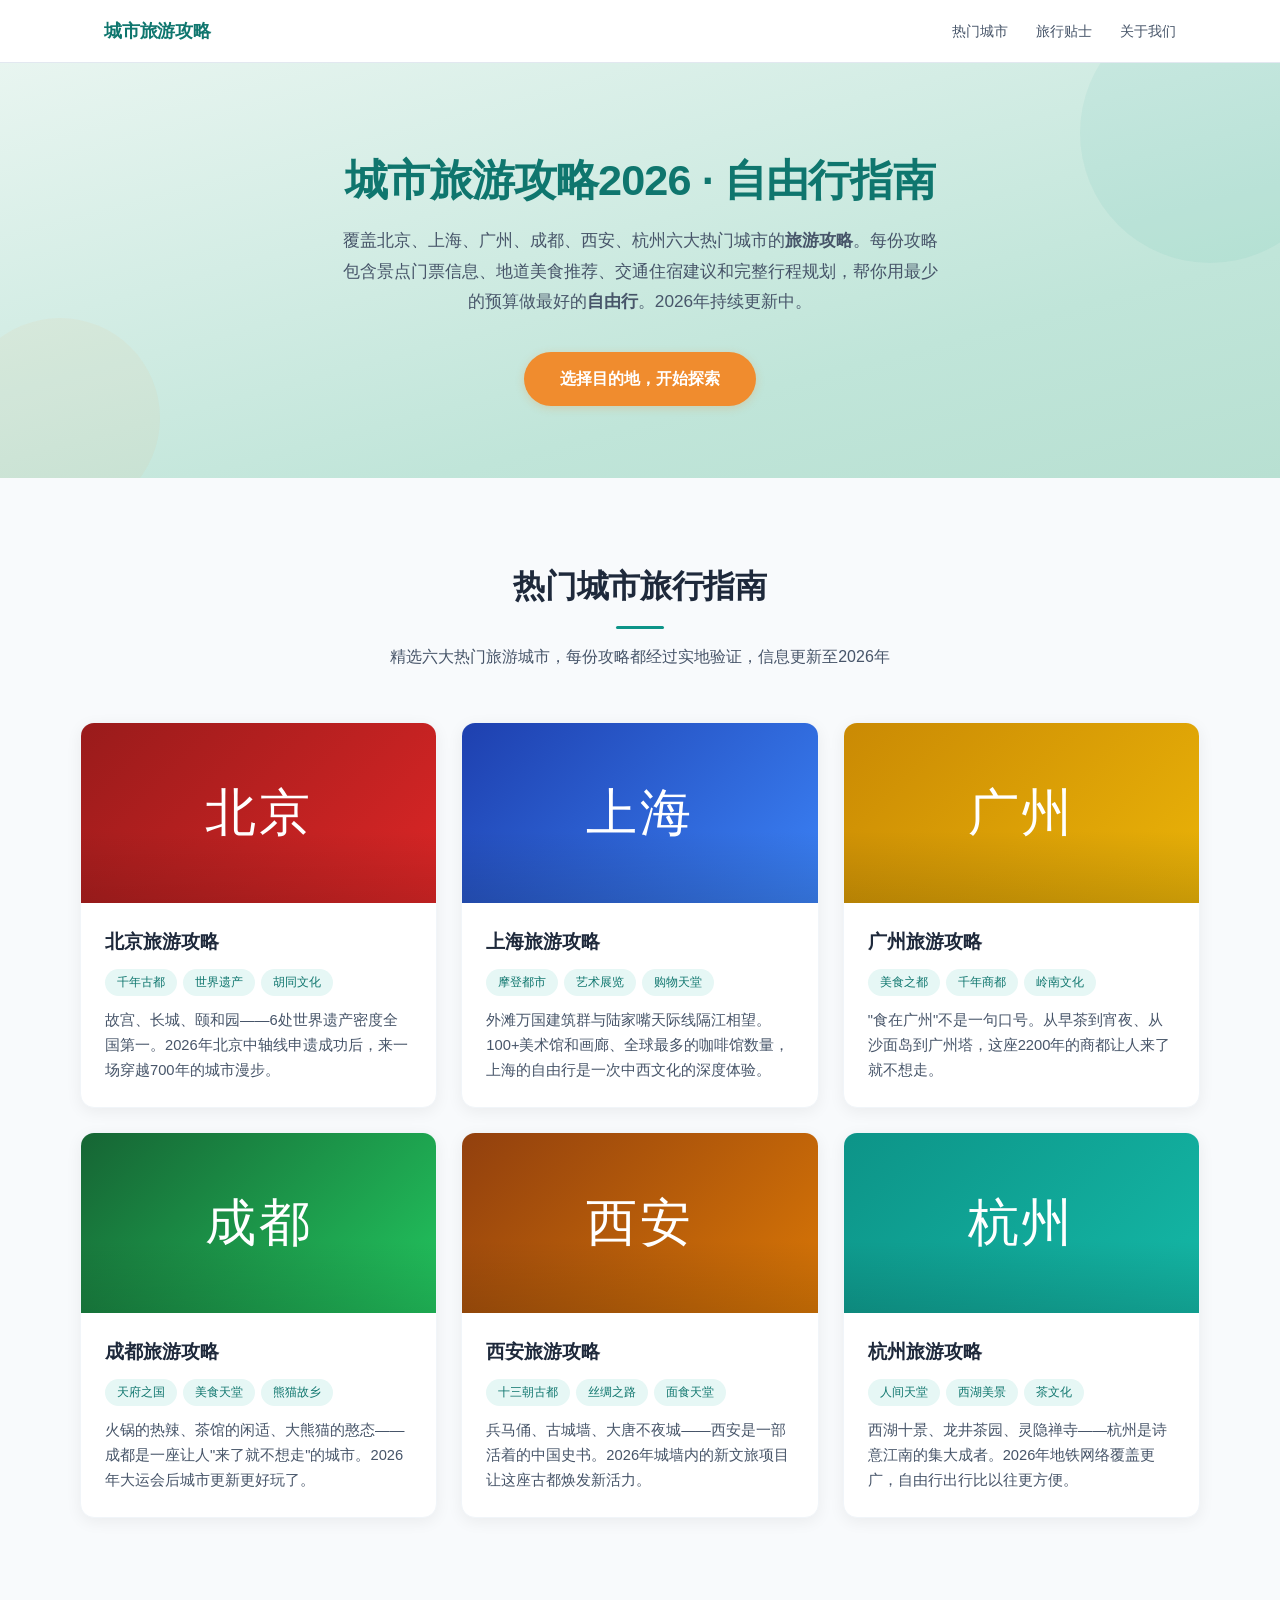
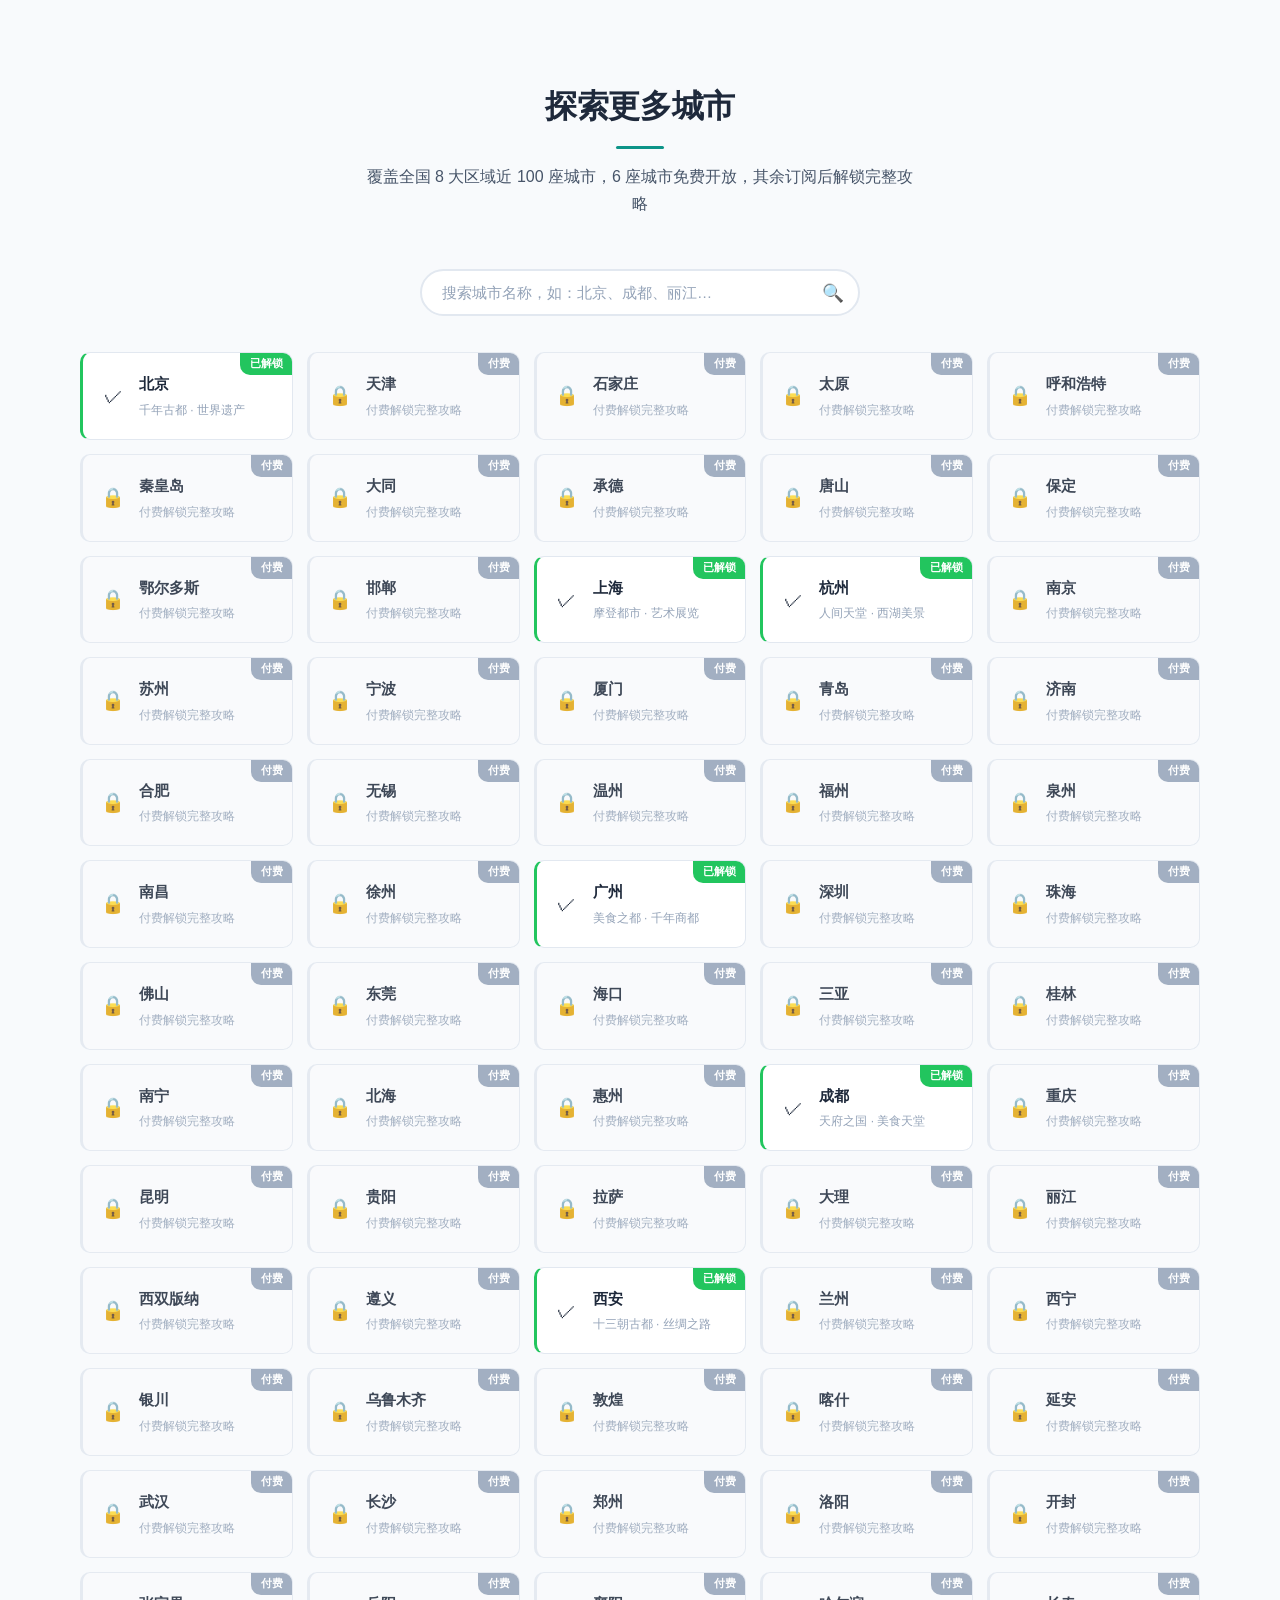
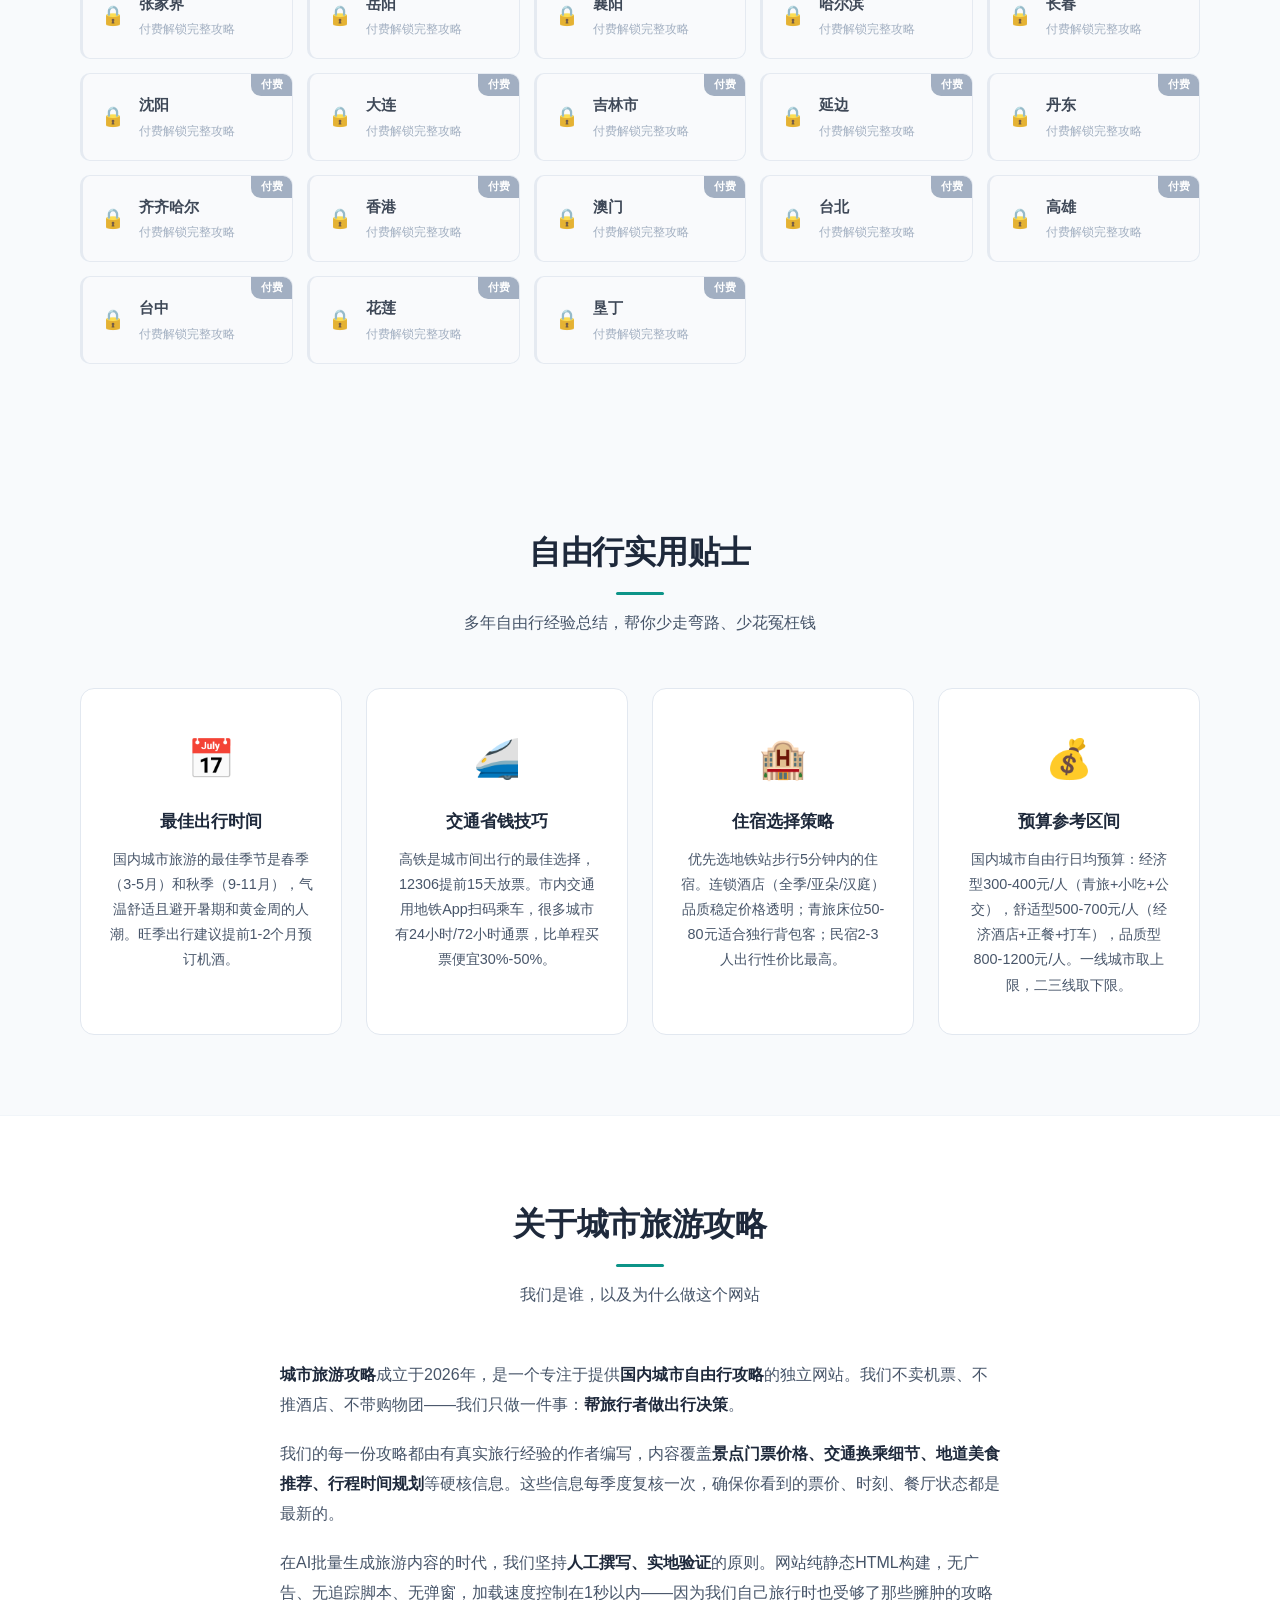
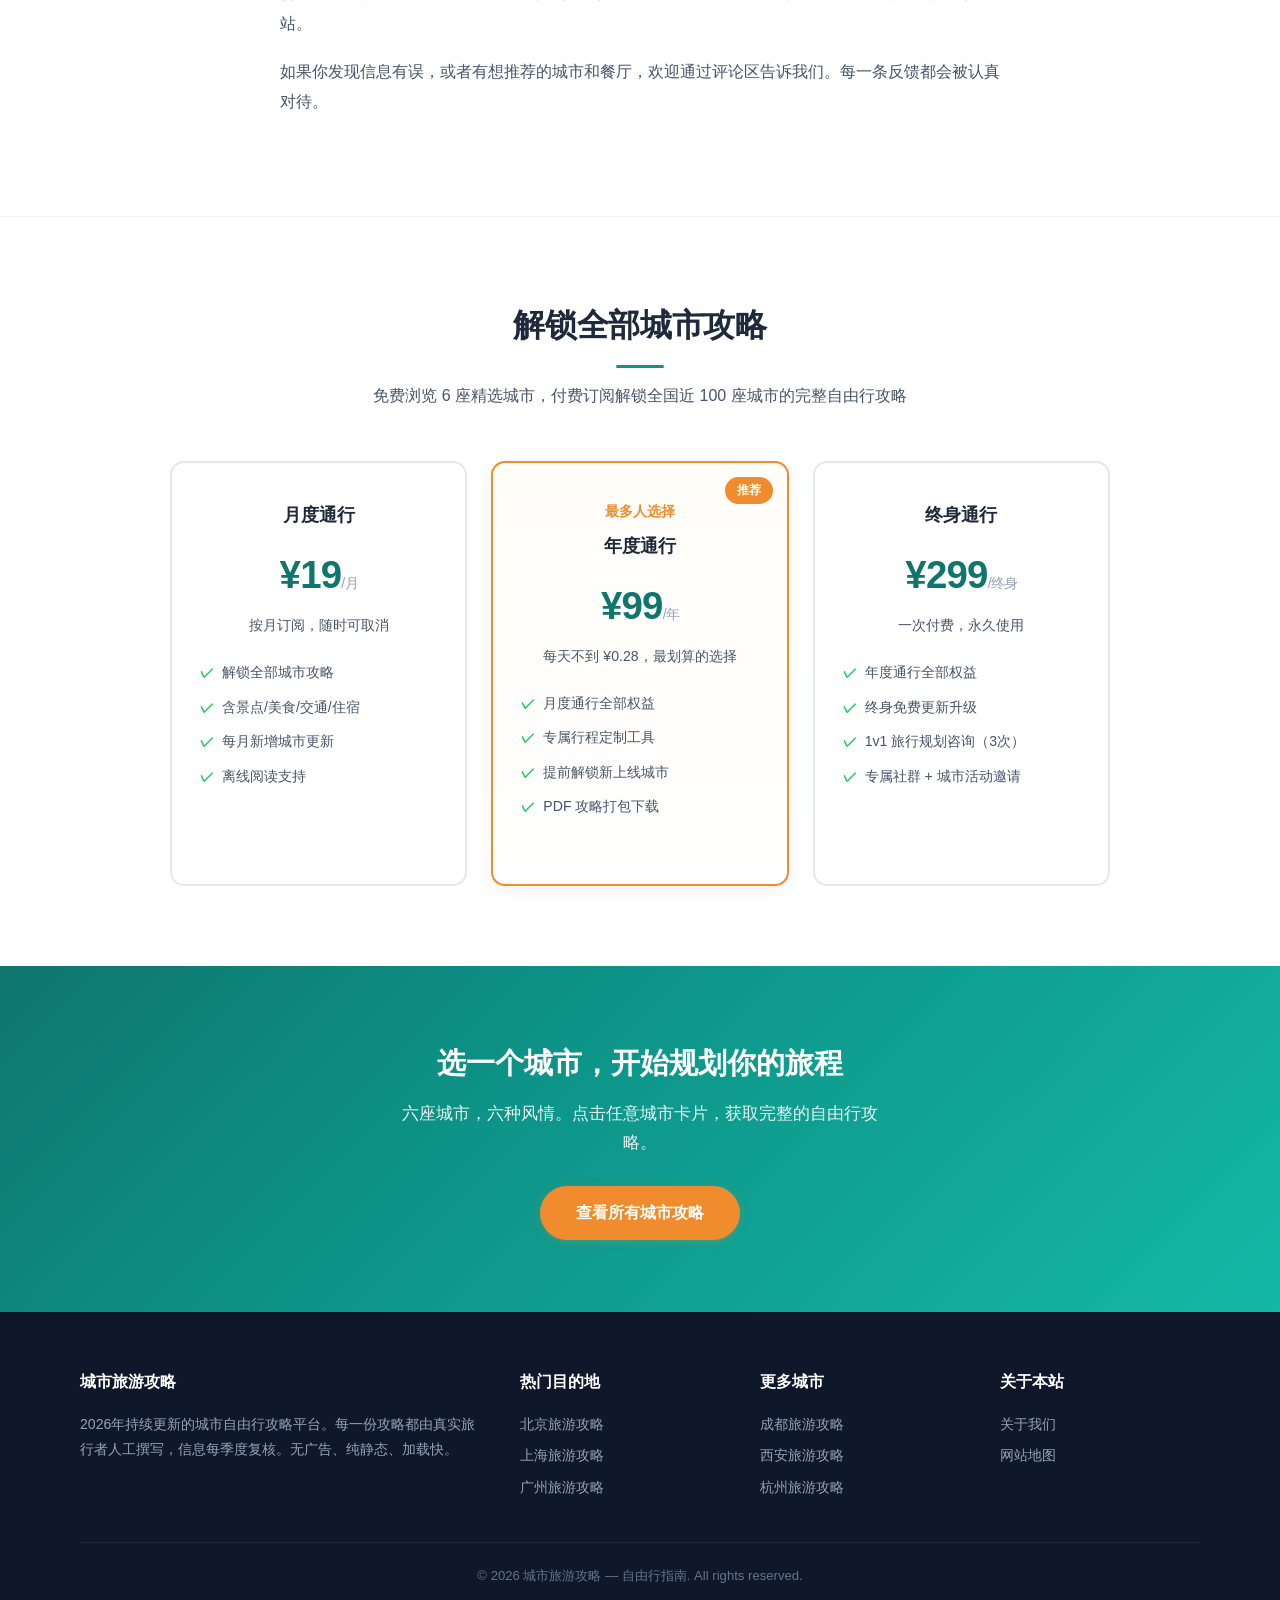
==== travel-guide/index.html @ 70951220 "init: 0-1开发团队 - travel-guide + zhixie-ai" ====
<!DOCTYPE html>
<html lang="zh-CN">
<head>
<meta charset="UTF-8">
<meta name="viewport" content="width=device-width, initial-scale=1.0">
<title>城市旅游攻略2026 | 热点城市自由行指南 — 让你的旅行更简单</title>
<meta name="description" content="2026年最新城市旅游攻略，覆盖北京、上海、广州、成都、西安、杭州六大热门城市。提供自由行路线规划、景点推荐、美食攻略、交通住宿指南，让你的城市旅行省心省力。">
<meta name="keywords" content="城市旅游,旅游攻略,自由行,城市旅游攻略,北京旅游攻略,上海旅游攻略,国内旅游推荐">
<meta name="robots" content="index, follow">
<link rel="canonical" href="https://travel-guide.example.com/">
<link rel="stylesheet" href="css/style.css">

<meta property="og:title" content="城市旅游攻略2026 | 热点城市自由行指南">
<meta property="og:description" content="2026年最新城市旅游攻略，覆盖北京、上海、广州、成都、西安、杭州六大热门城市。自由行路线、景点、美食一网打尽。">
<meta property="og:type" content="website">
<meta property="og:url" content="https://travel-guide.example.com/">
<meta property="og:locale" content="zh_CN">

<meta name="twitter:card" content="summary_large_image">
<meta name="twitter:title" content="城市旅游攻略2026 | 自由行指南">
<meta name="twitter:description" content="2026年最新城市旅游攻略，覆盖六大热门城市，自由行路线、景点、美食一网打尽。">

<script type="application/ld+json">
{
  "@context": "https://schema.org",
  "@type": "WebSite",
  "name": "城市旅游攻略",
  "url": "https://travel-guide.example.com/",
  "description": "2026年最新城市旅游攻略平台，覆盖国内六大热门城市的自由行指南、景点推荐、美食攻略和交通住宿信息。",
  "inLanguage": "zh-CN",
  "potentialAction": {
    "@type": "SearchAction",
    "target": "https://travel-guide.example.com/search?q={search_term_string}",
    "query-input": "required name=search_term_string"
  }
}
</script>

<script type="application/ld+json">
{
  "@context": "https://schema.org",
  "@type": "FAQPage",
  "mainEntity": [
    {
      "@type": "Question",
      "name": "2026年国内旅游去哪个城市比较好？",
      "acceptedAnswer": {
        "@type": "Answer",
        "text": "推荐程度因人而异。喜欢历史文化去北京、西安；喜欢都市风情和购物选上海；喜欢美食和慢生活去成都；喜欢江南水乡和自然风光去杭州；喜欢海岛文艺氛围去厦门。2026年各城市的基础设施都很完善，自由行体验都很好。"
      }
    },
    {
      "@type": "Question",
      "name": "自由行和跟团游哪个更划算？",
      "acceptedAnswer": {
        "@type": "Answer",
        "text": "城市旅游自由行通常更划算。以3天北京游为例，自由行人均约1800元（经济酒店+公共交通+自选餐饮），同等标准跟团约2500元。自由行不仅费用更可控，而且不用进购物店、不用等人、可以按自己的节奏玩。"
      }
    },
    {
      "@type": "Question",
      "name": "旅游攻略应该提前多久准备？",
      "acceptedAnswer": {
        "@type": "Answer",
        "text": "提前2-4周制定旅游攻略是最佳窗口。行程天数、目的地选择、交通住宿预订是攻略的三大核心。旺季（春节、五一、国庆、暑假）建议提前1-2个月预订往返交通和住宿，淡季可以临期再定，价格反而更便宜。"
      }
    },
    {
      "@type": "Question",
      "name": "第一次做自由行攻略从哪里开始？",
      "acceptedAnswer": {
        "@type": "Answer",
        "text": "按以下顺序：第一步确定目的地和天数；第二步预订往返交通（高铁/机票）；第三步预订住宿（建议先订可免费取消的）；第四步规划每日行程路线（每天2-3个主景点，留有弹性时间）；第五步做美食清单（标记想吃的餐厅和必点菜）。"
      }
    },
    {
      "@type": "Question",
      "name": "城市旅游一个人安全吗？",
      "acceptedAnswer": {
        "@type": "Answer",
        "text": "国内城市旅游一个人出行非常安全。选择正规酒店或连锁青旅、晚间不去偏僻区域、不轻易相信路边拉客、贵重物品随身带。建议下载离线地图、开通手机定位分享给家人。大部分国内城市公共交通发达、夜间照明良好，凌晨还有人吃夜宵。"
      }
    }
  ]
}
</script>
</head>
<body>

<nav class="nav" aria-label="主导航">
  <div class="nav-inner">
    <a href="/" class="nav-logo">城市旅游攻略</a>
    <ul class="nav-links">
      <li><a href="#cities">热门城市</a></li>
      <li><a href="#tips">旅行贴士</a></li>
      <li><a href="#about">关于我们</a></li>
    </ul>
  </div>
</nav>

<header class="hero">
  <div class="hero-inner">
    <h1>城市旅游攻略2026 · 自由行指南</h1>
    <p class="hero-subtitle">覆盖北京、上海、广州、成都、西安、杭州六大热门城市的<strong>旅游攻略</strong>。每份攻略包含景点门票信息、地道美食推荐、交通住宿建议和完整行程规划，帮你用最少的预算做最好的<strong>自由行</strong>。2026年持续更新中。</p>
    <a href="#cities" class="btn-primary">选择目的地，开始探索</a>
  </div>
</header>

<main>
  <section class="section" id="cities" aria-labelledby="cities-heading">
    <div class="section-inner">
      <div class="section-header">
        <h2 id="cities-heading">热门城市旅行指南</h2>
        <p>精选六大热门旅游城市，每份攻略都经过实地验证，信息更新至2026年</p>
      </div>
      <div class="city-grid">
        <article class="city-card">
          <div class="city-card-img" style="background:linear-gradient(135deg, #991b1b, #dc2626);" aria-hidden="true">北京</div>
          <div class="city-card-body">
            <h3><a href="cities/beijing.html">北京旅游攻略</a></h3>
            <div class="city-card-tags"><span>千年古都</span><span>世界遗产</span><span>胡同文化</span></div>
            <p>故宫、长城、颐和园——6处世界遗产密度全国第一。2026年北京中轴线申遗成功后，来一场穿越700年的城市漫步。</p>
          </div>
        </article>
        <article class="city-card">
          <div class="city-card-img" style="background:linear-gradient(135deg, #1e40af, #3b82f6);" aria-hidden="true">上海</div>
          <div class="city-card-body">
            <h3><a href="cities/shanghai.html">上海旅游攻略</a></h3>
            <div class="city-card-tags"><span>摩登都市</span><span>艺术展览</span><span>购物天堂</span></div>
            <p>外滩万国建筑群与陆家嘴天际线隔江相望。100+美术馆和画廊、全球最多的咖啡馆数量，上海的自由行是一次中西文化的深度体验。</p>
          </div>
        </article>
        <article class="city-card">
          <div class="city-card-img" style="background:linear-gradient(135deg, #ca8a04, #eab308);" aria-hidden="true">广州</div>
          <div class="city-card-body">
            <h3><a href="cities/guangzhou.html">广州旅游攻略</a></h3>
            <div class="city-card-tags"><span>美食之都</span><span>千年商都</span><span>岭南文化</span></div>
            <p>"食在广州"不是一句口号。从早茶到宵夜、从沙面岛到广州塔，这座2200年的商都让人来了就不想走。</p>
          </div>
        </article>
        <article class="city-card">
          <div class="city-card-img" style="background:linear-gradient(135deg, #166534, #22c55e);" aria-hidden="true">成都</div>
          <div class="city-card-body">
            <h3><a href="cities/chengdu.html">成都旅游攻略</a></h3>
            <div class="city-card-tags"><span>天府之国</span><span>美食天堂</span><span>熊猫故乡</span></div>
            <p>火锅的热辣、茶馆的闲适、大熊猫的憨态——成都是一座让人"来了就不想走"的城市。2026年大运会后城市更新更好玩了。</p>
          </div>
        </article>
        <article class="city-card">
          <div class="city-card-img" style="background:linear-gradient(135deg, #92400e, #d97706);" aria-hidden="true">西安</div>
          <div class="city-card-body">
            <h3><a href="cities/xian.html">西安旅游攻略</a></h3>
            <div class="city-card-tags"><span>十三朝古都</span><span>丝绸之路</span><span>面食天堂</span></div>
            <p>兵马俑、古城墙、大唐不夜城——西安是一部活着的中国史书。2026年城墙内的新文旅项目让这座古都焕发新活力。</p>
          </div>
        </article>
        <article class="city-card">
          <div class="city-card-img" style="background:linear-gradient(135deg, #0d9488, #14b8a6);" aria-hidden="true">杭州</div>
          <div class="city-card-body">
            <h3><a href="cities/hangzhou.html">杭州旅游攻略</a></h3>
            <div class="city-card-tags"><span>人间天堂</span><span>西湖美景</span><span>茶文化</span></div>
            <p>西湖十景、龙井茶园、灵隐禅寺——杭州是诗意江南的集大成者。2026年地铁网络覆盖更广，自由行出行比以往更方便。</p>
          </div>
        </article>
      </div>
    </div>
  </section>

  <section class="section" id="all-cities" aria-labelledby="all-cities-heading">
    <div class="section-inner">
      <div class="section-header">
        <h2 id="all-cities-heading">探索更多城市</h2>
        <p>覆盖全国 8 大区域近 100 座城市，6 座城市免费开放，其余订阅后解锁完整攻略</p>
      </div>
      <div class="search-wrapper">
        <input type="text" class="search-input" id="city-search" placeholder="搜索城市名称，如：北京、成都、丽江…" oninput="filterCities(this.value)" aria-label="搜索城市">
        <span class="search-icon" aria-hidden="true">🔍</span>
      </div>
      <div class="all-cities-grid" id="all-cities-grid"></div>
    </div>
  </section>

  <section class="section" id="tips" aria-labelledby="tips-heading">
    <div class="section-inner">
      <div class="section-header">
        <h2 id="tips-heading">自由行实用贴士</h2>
        <p>多年自由行经验总结，帮你少走弯路、少花冤枉钱</p>
      </div>
      <div class="tips-grid">
        <div class="tip-card">
          <span class="tip-icon" aria-hidden="true">📅</span>
          <h3>最佳出行时间</h3>
          <p>国内城市旅游的最佳季节是春季（3-5月）和秋季（9-11月），气温舒适且避开暑期和黄金周的人潮。旺季出行建议提前1-2个月预订机酒。</p>
        </div>
        <div class="tip-card">
          <span class="tip-icon" aria-hidden="true">🚄</span>
          <h3>交通省钱技巧</h3>
          <p>高铁是城市间出行的最佳选择，12306提前15天放票。市内交通用地铁App扫码乘车，很多城市有24小时/72小时通票，比单程买票便宜30%-50%。</p>
        </div>
        <div class="tip-card">
          <span class="tip-icon" aria-hidden="true">🏨</span>
          <h3>住宿选择策略</h3>
          <p>优先选地铁站步行5分钟内的住宿。连锁酒店（全季/亚朵/汉庭）品质稳定价格透明；青旅床位50-80元适合独行背包客；民宿2-3人出行性价比最高。</p>
        </div>
        <div class="tip-card">
          <span class="tip-icon" aria-hidden="true">💰</span>
          <h3>预算参考区间</h3>
          <p>国内城市自由行日均预算：经济型300-400元/人（青旅+小吃+公交），舒适型500-700元/人（经济酒店+正餐+打车），品质型800-1200元/人。一线城市取上限，二三线取下限。</p>
        </div>
      </div>
    </div>
  </section>

  <section class="section about" id="about" aria-labelledby="about-heading">
    <div class="section-inner">
      <div class="section-header">
        <h2 id="about-heading">关于城市旅游攻略</h2>
        <p>我们是谁，以及为什么做这个网站</p>
      </div>
      <div class="about-content">
        <p><strong>城市旅游攻略</strong>成立于2026年，是一个专注于提供<strong>国内城市自由行攻略</strong>的独立网站。我们不卖机票、不推酒店、不带购物团——我们只做一件事：<strong>帮旅行者做出行决策</strong>。</p>
        <p>我们的每一份攻略都由有真实旅行经验的作者编写，内容覆盖<strong>景点门票价格、交通换乘细节、地道美食推荐、行程时间规划</strong>等硬核信息。这些信息每季度复核一次，确保你看到的票价、时刻、餐厅状态都是最新的。</p>
        <p>在AI批量生成旅游内容的时代，我们坚持<strong>人工撰写、实地验证</strong>的原则。网站纯静态HTML构建，无广告、无追踪脚本、无弹窗，加载速度控制在1秒以内——因为我们自己旅行时也受够了那些臃肿的攻略站。</p>
        <p>如果你发现信息有误，或者有想推荐的城市和餐厅，欢迎通过评论区告诉我们。每一条反馈都会被认真对待。</p>
      </div>
    </div>
  </section>

  <section class="section" id="pricing" aria-labelledby="pricing-heading" style="background:var(--white);">
    <div class="section-inner">
      <div class="section-header">
        <h2 id="pricing-heading">解锁全部城市攻略</h2>
        <p>免费浏览 6 座精选城市，付费订阅解锁全国近 100 座城市的完整自由行攻略</p>
      </div>
      <div class="pricing-grid">
        <div class="pricing-card" onclick="showPricingModal('monthly')" role="button" tabindex="0" aria-label="月付方案 ¥19每月" onkeydown="if(event.key==='Enter') showPricingModal('monthly')">
          <div class="pricing-name">月度通行</div>
          <div class="pricing-price">¥19<small>/月</small></div>
          <div class="pricing-desc">按月订阅，随时可取消</div>
          <ul class="pricing-features">
            <li>解锁全部城市攻略</li>
            <li>含景点/美食/交通/住宿</li>
            <li>每月新增城市更新</li>
            <li>离线阅读支持</li>
          </ul>
        </div>
        <div class="pricing-card featured" onclick="showPricingModal('yearly')" role="button" tabindex="0" aria-label="年度方案 ¥99每年 推荐" onkeydown="if(event.key==='Enter') showPricingModal('yearly')">
          <div class="pricing-popular">最多人选择</div>
          <div class="pricing-name">年度通行</div>
          <div class="pricing-price">¥99<small>/年</small></div>
          <div class="pricing-desc">每天不到 ¥0.28，最划算的选择</div>
          <ul class="pricing-features">
            <li>月度通行全部权益</li>
            <li>专属行程定制工具</li>
            <li>提前解锁新上线城市</li>
            <li>PDF 攻略打包下载</li>
          </ul>
        </div>
        <div class="pricing-card" onclick="showPricingModal('lifetime')" role="button" tabindex="0" aria-label="终身方案 ¥299一次性" onkeydown="if(event.key==='Enter') showPricingModal('lifetime')">
          <div class="pricing-name">终身通行</div>
          <div class="pricing-price">¥299<small>/终身</small></div>
          <div class="pricing-desc">一次付费，永久使用</div>
          <ul class="pricing-features">
            <li>年度通行全部权益</li>
            <li>终身免费更新升级</li>
            <li>1v1 旅行规划咨询（3次）</li>
            <li>专属社群 + 城市活动邀请</li>
          </ul>
        </div>
      </div>
    </div>
  </section>

  <section class="cta-band">
    <h2>选一个城市，开始规划你的旅程</h2>
    <p>六座城市，六种风情。点击任意城市卡片，获取完整的自由行攻略。</p>
    <a href="#cities" class="btn-primary">查看所有城市攻略</a>
  </section>
</main>

<footer class="footer">
  <div class="footer-inner">
    <div class="footer-col">
      <h3>城市旅游攻略</h3>
      <p style="font-size:0.88rem;line-height:1.8;">2026年持续更新的城市自由行攻略平台。每一份攻略都由真实旅行者人工撰写，信息每季度复核。无广告、纯静态、加载快。</p>
    </div>
    <div class="footer-col">
      <h3>热门目的地</h3>
      <ul>
        <li><a href="cities/beijing.html">北京旅游攻略</a></li>
        <li><a href="cities/shanghai.html">上海旅游攻略</a></li>
        <li><a href="cities/guangzhou.html">广州旅游攻略</a></li>
      </ul>
    </div>
    <div class="footer-col">
      <h3>更多城市</h3>
      <ul>
        <li><a href="cities/chengdu.html">成都旅游攻略</a></li>
        <li><a href="cities/xian.html">西安旅游攻略</a></li>
        <li><a href="cities/hangzhou.html">杭州旅游攻略</a></li>
      </ul>
    </div>
    <div class="footer-col">
      <h3>关于本站</h3>
      <ul>
        <li><a href="#about">关于我们</a></li>
        <li><a href="sitemap.xml">网站地图</a></li>
      </ul>
    </div>
  </div>
  <div class="footer-bottom">
    <p>&copy; 2026 城市旅游攻略 — 自由行指南. All rights reserved.</p>
  </div>
</footer>

<!-- Pricing / Locked City Modal -->
<div class="modal-overlay" id="modal-overlay" onclick="closeModal(event)">
  <div class="modal-dialog" role="dialog" aria-modal="true" aria-labelledby="modal-title" onclick="event.stopPropagation()">
    <div class="modal-icon" id="modal-icon">🔓</div>
    <div class="modal-title" id="modal-title"></div>
    <div class="modal-body" id="modal-body"></div>
    <div class="modal-price" id="modal-price"></div>
    <button class="btn-primary" onclick="confirmPurchase()" id="modal-confirm-btn">确认订阅</button>
    <button class="btn-primary-outline" onclick="closeModal()" style="margin-top:12px;">稍后再说</button>
  </div>
</div>

<script>
/* ===== City Data ===== */
const UNLOCKED_SLUGS = ['beijing','shanghai','guangzhou','chengdu','xian','hangzhou'];
const UNLOCKED_TAGS = {
  beijing: ['千年古都','世界遗产'], shanghai: ['摩登都市','艺术展览'],
  guangzhou: ['美食之都','千年商都'], chengdu: ['天府之国','美食天堂'],
  xian: ['十三朝古都','丝绸之路'], hangzhou: ['人间天堂','西湖美景']
};
const PROVINCE_NAMES = {
  huabei:'华北', huadong:'华东', huanan:'华南', xinan:'西南',
  xibei:'西北', huazhong:'华中', dongbei:'东北', gangaotai:'港澳台'
};

const cities = [
  {name:'北京',province:'huabei',unlocked:true,slug:'beijing'},
  {name:'天津',province:'huabei',unlocked:false},
  {name:'石家庄',province:'huabei',unlocked:false},
  {name:'太原',province:'huabei',unlocked:false},
  {name:'呼和浩特',province:'huabei',unlocked:false},
  {name:'秦皇岛',province:'huabei',unlocked:false},
  {name:'大同',province:'huabei',unlocked:false},
  {name:'承德',province:'huabei',unlocked:false},
  {name:'唐山',province:'huabei',unlocked:false},
  {name:'保定',province:'huabei',unlocked:false},
  {name:'鄂尔多斯',province:'huabei',unlocked:false},
  {name:'邯郸',province:'huabei',unlocked:false},
  {name:'上海',province:'huadong',unlocked:true,slug:'shanghai'},
  {name:'杭州',province:'huadong',unlocked:true,slug:'hangzhou'},
  {name:'南京',province:'huadong',unlocked:false},
  {name:'苏州',province:'huadong',unlocked:false},
  {name:'宁波',province:'huadong',unlocked:false},
  {name:'厦门',province:'huadong',unlocked:false},
  {name:'青岛',province:'huadong',unlocked:false},
  {name:'济南',province:'huadong',unlocked:false},
  {name:'合肥',province:'huadong',unlocked:false},
  {name:'无锡',province:'huadong',unlocked:false},
  {name:'温州',province:'huadong',unlocked:false},
  {name:'福州',province:'huadong',unlocked:false},
  {name:'泉州',province:'huadong',unlocked:false},
  {name:'南昌',province:'huadong',unlocked:false},
  {name:'徐州',province:'huadong',unlocked:false},
  {name:'广州',province:'huanan',unlocked:true,slug:'guangzhou'},
  {name:'深圳',province:'huanan',unlocked:false},
  {name:'珠海',province:'huanan',unlocked:false},
  {name:'佛山',province:'huanan',unlocked:false},
  {name:'东莞',province:'huanan',unlocked:false},
  {name:'海口',province:'huanan',unlocked:false},
  {name:'三亚',province:'huanan',unlocked:false},
  {name:'桂林',province:'huanan',unlocked:false},
  {name:'南宁',province:'huanan',unlocked:false},
  {name:'北海',province:'huanan',unlocked:false},
  {name:'惠州',province:'huanan',unlocked:false},
  {name:'成都',province:'xinan',unlocked:true,slug:'chengdu'},
  {name:'重庆',province:'xinan',unlocked:false},
  {name:'昆明',province:'xinan',unlocked:false},
  {name:'贵阳',province:'xinan',unlocked:false},
  {name:'拉萨',province:'xinan',unlocked:false},
  {name:'大理',province:'xinan',unlocked:false},
  {name:'丽江',province:'xinan',unlocked:false},
  {name:'西双版纳',province:'xinan',unlocked:false},
  {name:'遵义',province:'xinan',unlocked:false},
  {name:'西安',province:'xibei',unlocked:true,slug:'xian'},
  {name:'兰州',province:'xibei',unlocked:false},
  {name:'西宁',province:'xibei',unlocked:false},
  {name:'银川',province:'xibei',unlocked:false},
  {name:'乌鲁木齐',province:'xibei',unlocked:false},
  {name:'敦煌',province:'xibei',unlocked:false},
  {name:'喀什',province:'xibei',unlocked:false},
  {name:'延安',province:'xibei',unlocked:false},
  {name:'武汉',province:'huazhong',unlocked:false},
  {name:'长沙',province:'huazhong',unlocked:false},
  {name:'郑州',province:'huazhong',unlocked:false},
  {name:'洛阳',province:'huazhong',unlocked:false},
  {name:'开封',province:'huazhong',unlocked:false},
  {name:'张家界',province:'huazhong',unlocked:false},
  {name:'岳阳',province:'huazhong',unlocked:false},
  {name:'襄阳',province:'huazhong',unlocked:false},
  {name:'哈尔滨',province:'dongbei',unlocked:false},
  {name:'长春',province:'dongbei',unlocked:false},
  {name:'沈阳',province:'dongbei',unlocked:false},
  {name:'大连',province:'dongbei',unlocked:false},
  {name:'吉林市',province:'dongbei',unlocked:false},
  {name:'延边',province:'dongbei',unlocked:false},
  {name:'丹东',province:'dongbei',unlocked:false},
  {name:'齐齐哈尔',province:'dongbei',unlocked:false},
  {name:'香港',province:'gangaotai',unlocked:false},
  {name:'澳门',province:'gangaotai',unlocked:false},
  {name:'台北',province:'gangaotai',unlocked:false},
  {name:'高雄',province:'gangaotai',unlocked:false},
  {name:'台中',province:'gangaotai',unlocked:false},
  {name:'花莲',province:'gangaotai',unlocked:false},
  {name:'垦丁',province:'gangaotai',unlocked:false}
];

const PRICING = {
  monthly:  { name:'月度通行', price:'¥19/月', icon:'📅', desc:'每月 ¥19，随时可取消。适合想先体验全部城市攻略的新用户，30 天无理由退款保障。' },
  yearly:   { name:'年度通行', price:'¥99/年', icon:'⭐', desc:'每天不到 ¥0.28，是最多旅行者选择的方案。解锁全部城市 + 专属行程定制工具 + PDF 打包下载。' },
  lifetime: { name:'终身通行', price:'¥299/终身', icon:'🏆', desc:'一次付费永久使用，终身免费更新。额外赠送 3 次 1v1 旅行规划咨询 + 专属社群资格。' }
};

let selectedPlan = null;

/* ===== Build City Card ===== */
function buildCityCard(c) {
  if (c.unlocked) {
    return '<div class="all-city-card unlocked" onclick="location.href=\'cities/' + c.slug + '.html\'" role="link" tabindex="0" aria-label="' + c.name + ' — 免费攻略">'
      + '<span class="city-card-icon">✓</span>'
      + '<div><div class="city-card-name">' + c.name + '</div>'
      + '<div class="city-card-meta">' + (UNLOCKED_TAGS[c.slug] || ['免费攻略']).join(' · ') + '</div></div>'
      + '<span class="city-card-badge badge-unlocked">已解锁</span></div>';
  }
  return '<div class="all-city-card locked" onclick="handleLockedCity(\'' + c.name + '\')" role="button" tabindex="0" aria-label="' + c.name + ' — 付费解锁" onkeydown="if(event.key===\'Enter\') handleLockedCity(\'' + c.name + '\')">'
    + '<span class="city-card-icon">🔒</span>'
    + '<div><div class="city-card-name">' + c.name + '</div>'
    + '<div class="city-card-meta">付费解锁完整攻略</div></div>'
    + '<span class="city-card-badge badge-locked">付费</span></div>';
}

/* ===== Render Cities ===== */
function renderCities() {
  const grid = document.getElementById('all-cities-grid');
  grid.innerHTML = cities.map(buildCityCard).join('');
}

function renderFiltered(filtered, query) {
  const grid = document.getElementById('all-cities-grid');
  if (filtered.length === 0) {
    grid.innerHTML = '<div class="search-empty">没有找到匹配 "' + (query || '') + '" 的城市，换个关键词试试</div>';
    return;
  }
  grid.innerHTML = filtered.map(buildCityCard).join('');
}

/* ===== Filter Cities ===== */
function filterCities(query) {
  const q = (query || '').trim().toLowerCase();
  if (!q) { renderCities(); return; }
  const filtered = cities.filter(function(c) {
    return c.name.indexOf(q) !== -1 || c.province.indexOf(q) !== -1 || (PROVINCE_NAMES[c.province] || '').indexOf(q) !== -1;
  });
  renderFiltered(filtered, q);
}

/* ===== Modal ===== */
function showPricingModal(plan) {
  selectedPlan = plan;
  const p = PRICING[plan];
  document.getElementById('modal-icon').textContent = p.icon;
  document.getElementById('modal-title').textContent = p.name;
  document.getElementById('modal-body').textContent = p.desc;
  document.getElementById('modal-price').textContent = p.price;
  document.getElementById('modal-confirm-btn').textContent = '订阅 ' + p.name;
  document.getElementById('modal-overlay').classList.add('active');
  document.body.style.overflow = 'hidden';
}

function handleLockedCity(cityName) {
  selectedPlan = null;
  document.getElementById('modal-icon').textContent = '🔒';
  document.getElementById('modal-title').textContent = cityName + ' — 付费内容';
  document.getElementById('modal-body').textContent = cityName + '的完整旅游攻略需要付费订阅后解锁。订阅后可查看景点门票、美食推荐、行程规划、交通住宿等全部攻略内容。已有 6 座城市免费开放，欢迎先体验。';
  document.getElementById('modal-price').textContent = '';
  document.getElementById('modal-confirm-btn').textContent = '查看订阅方案';
  document.getElementById('modal-overlay').classList.add('active');
  document.body.style.overflow = 'hidden';
}

function confirmPurchase() {
  closeModal();
  if (selectedPlan) {
    const p = PRICING[selectedPlan];
    showToast('✓ 已订阅 ' + p.name + '（' + p.price + '）— 模拟购买成功，全部城市已解锁');
  } else {
    document.getElementById('pricing').scrollIntoView({behavior:'smooth'});
  }
}

function closeModal(e) {
  if (e && e.target !== document.getElementById('modal-overlay')) return;
  document.getElementById('modal-overlay').classList.remove('active');
  document.body.style.overflow = '';
  selectedPlan = null;
}

/* ===== Toast ===== */
function showToast(msg) {
  const t = document.createElement('div');
  t.className = 'toast';
  t.textContent = msg;
  document.body.appendChild(t);
  setTimeout(function() { if (t.parentNode) t.parentNode.removeChild(t); }, 2600);
}

/* ===== Init ===== */
renderCities();

/* ===== Keyboard ===== */
document.addEventListener('keydown', function(e) {
  if (e.key === 'Escape') { closeModal(); }
});
</script>

</body>
</html>
---- travel-guide/css/style.css ----
/* ===== CSS Variables ===== */
:root {
  --primary: #0d9488;
  --primary-dark: #0f766e;
  --primary-light: #e6f7f5;
  --primary-border: #c4e9e4;
  --accent: #f08c2e;
  --accent-dark: #d47520;
  --accent-light: #fff7ed;
  --text: #1e293b;
  --text-secondary: #475569;
  --text-muted: #94a3b8;
  --bg: #f8fafc;
  --white: #ffffff;
  --border: #e2e8f0;
  --border-light: #f1f5f9;
  --shadow-sm: 0 1px 2px rgba(0,0,0,0.05);
  --shadow: 0 4px 16px rgba(0,0,0,0.06);
  --shadow-lg: 0 8px 32px rgba(0,0,0,0.09);
  --shadow-xl: 0 16px 48px rgba(0,0,0,0.11);
  --radius: 14px;
  --radius-sm: 10px;
  --radius-xs: 6px;
  --max-width: 1120px;
  --content-width: 720px;
  --transition: 0.2s cubic-bezier(0.4, 0, 0.2, 1);
}

/* ===== Reset ===== */
*, *::before, *::after { box-sizing: border-box; margin: 0; padding: 0; }
html { scroll-behavior: smooth; font-size: 16px; }
body {
  font-family: -apple-system, BlinkMacSystemFont, "PingFang SC", "Microsoft YaHei", "Hiragino Sans GB", "Noto Sans CJK SC", "WenQuanYi Micro Hei", sans-serif;
  color: var(--text);
  background: var(--bg);
  line-height: 1.75;
  -webkit-font-smoothing: antialiased;
}
a { color: var(--primary); text-decoration: none; transition: color var(--transition); }
a:hover { color: var(--primary-dark); }
img { max-width: 100%; height: auto; display: block; }

/* ===== Utility ===== */
.sr-only { position: absolute; width: 1px; height: 1px; overflow: hidden; clip: rect(0,0,0,0); white-space: nowrap; border: 0; }

/* ===== Buttons ===== */
.btn-primary {
  display: inline-flex; align-items: center; justify-content: center; gap: 8px;
  background: var(--accent); color: #fff; padding: 13px 36px; border-radius: 50px;
  font-size: 1rem; font-weight: 600; text-decoration: none; border: none; cursor: pointer;
  transition: background var(--transition), transform 0.15s, box-shadow var(--transition);
  font-family: inherit; box-shadow: 0 2px 8px rgba(240,140,46,0.25);
}
.btn-primary:hover { background: var(--accent-dark); transform: translateY(-1px); box-shadow: 0 4px 16px rgba(240,140,46,0.35); color: #fff; }
.btn-primary-outline {
  display: inline-flex; align-items: center; justify-content: center;
  padding: 10px 28px; border: 2px solid var(--primary); border-radius: 50px;
  color: var(--primary); font-size: 0.95rem; font-weight: 600; cursor: pointer;
  background: transparent; font-family: inherit; transition: all var(--transition);
}
.btn-primary-outline:hover { background: var(--primary-light); }

/* ===== Navigation ===== */
.nav {
  background: rgba(255,255,255,0.92); border-bottom: 1px solid var(--border);
  position: sticky; top: 0; z-index: 100; backdrop-filter: blur(12px); -webkit-backdrop-filter: blur(12px);
}
.nav-inner {
  max-width: var(--max-width); margin: 0 auto; padding: 0 24px;
  height: 62px; display: flex; align-items: center; justify-content: space-between;
}
.nav-logo { font-size: 1.15rem; font-weight: 700; color: var(--primary-dark); text-decoration: none; letter-spacing: -0.01em; }
.nav-logo:hover { color: var(--primary-dark); }
.nav-links { display: flex; gap: 28px; list-style: none; align-items: center; }
.nav-links a { color: var(--text-secondary); font-size: 0.9rem; font-weight: 500; transition: color var(--transition); }
.nav-links a:hover { color: var(--primary); }

/* ===== Hero ===== */
.hero {
  background: linear-gradient(165deg, #e8f5f0 0%, #d4ede5 35%, #c0e5d9 70%, #b8e0d2 100%);
  padding: 88px 24px 72px; text-align: center; position: relative; overflow: hidden;
}
.hero::before {
  content: ""; position: absolute; top: -60px; right: -60px;
  width: 260px; height: 260px; border-radius: 50%;
  background: rgba(13,148,136,0.06); pointer-events: none;
}
.hero::after {
  content: ""; position: absolute; bottom: -40px; left: -40px;
  width: 200px; height: 200px; border-radius: 50%;
  background: rgba(240,140,46,0.05); pointer-events: none;
}
.hero-inner { max-width: 720px; margin: 0 auto; position: relative; z-index: 1; }
.hero h1 {
  font-size: clamp(1.9rem, 5vw, 2.7rem); font-weight: 800;
  color: var(--primary-dark); line-height: 1.35; margin-bottom: 16px; letter-spacing: -0.02em;
}
.hero-subtitle {
  font-size: 1.08rem; color: #475569; margin-bottom: 36px;
  line-height: 1.75; max-width: 600px; margin-left: auto; margin-right: auto;
}

/* ===== Section ===== */
.section { padding: 80px 24px; }
.section-inner { max-width: var(--max-width); margin: 0 auto; }
.section-header { text-align: center; margin-bottom: 52px; }
.section-header h2 {
  font-size: clamp(1.5rem, 4vw, 2rem); font-weight: 700; color: var(--text);
  display: inline-block; position: relative; letter-spacing: -0.01em;
}
.section-header h2::after {
  content: ""; display: block; width: 48px; height: 3px;
  background: var(--primary); margin: 12px auto 0; border-radius: 2px;
}
.section-header p { color: var(--text-secondary); font-size: 1rem; max-width: 560px; margin: 14px auto 0; line-height: 1.7; }

/* ===== City Cards Grid (Homepage) ===== */
.city-grid { display: grid; grid-template-columns: repeat(auto-fit, minmax(320px, 1fr)); gap: 24px; }
.city-card {
  background: var(--white); border-radius: var(--radius); overflow: hidden;
  box-shadow: var(--shadow); transition: transform var(--transition), box-shadow var(--transition);
  border: 1px solid var(--border-light);
}
.city-card:hover { transform: translateY(-4px); box-shadow: var(--shadow-lg); border-color: var(--primary-border); }
.city-card-img {
  height: 180px; display: flex; align-items: center; justify-content: center;
  font-size: 3.2rem; color: #fff; position: relative; letter-spacing: 0.05em;
}
.city-card-img::after {
  content: ""; position: absolute; inset: 0;
  background: linear-gradient(to bottom, transparent 60%, rgba(0,0,0,0.15));
}
.city-card-body { padding: 22px 24px 24px; }
.city-card-body h3 { font-size: 1.2rem; font-weight: 700; margin-bottom: 4px; }
.city-card-body h3 a { color: var(--text); transition: color var(--transition); }
.city-card-body h3 a:hover { color: var(--primary); }
.city-card-tags { display: flex; flex-wrap: wrap; gap: 6px; margin: 10px 0 12px; }
.city-card-tags span {
  font-size: 0.76rem; padding: 3px 12px; border-radius: 50px;
  background: var(--primary-light); color: var(--primary-dark); font-weight: 500;
}
.city-card-body p { font-size: 0.92rem; color: var(--text-secondary); line-height: 1.7; }

/* ===== Search ===== */
.search-wrapper { max-width: 440px; margin: 0 auto 36px; position: relative; }
.search-input {
  width: 100%; padding: 13px 48px 13px 20px; border: 2px solid var(--border);
  border-radius: 50px; font-size: 0.95rem; color: var(--text); background: var(--white);
  font-family: inherit; outline: none; transition: border-color var(--transition), box-shadow var(--transition);
}
.search-input:focus { border-color: var(--primary); box-shadow: 0 0 0 4px rgba(13,148,136,0.1); }
.search-input::placeholder { color: var(--text-muted); }
.search-icon { position: absolute; right: 16px; top: 50%; transform: translateY(-50%); font-size: 1.1rem; color: var(--text-muted); pointer-events: none; }
.search-empty { text-align: center; padding: 40px 20px; color: var(--text-muted); font-size: 0.95rem; grid-column: 1 / -1; }

/* ===== All Cities Grid ===== */
.all-cities-grid { display: grid; grid-template-columns: repeat(auto-fill, minmax(210px, 1fr)); gap: 14px; }
.all-city-card {
  background: var(--white); border: 1px solid var(--border); border-radius: var(--radius-sm);
  padding: 18px 16px; display: flex; align-items: center; gap: 12px;
  cursor: pointer; transition: all var(--transition); position: relative; overflow: hidden;
}
.all-city-card:hover { border-color: var(--primary); box-shadow: var(--shadow); }
.all-city-card.unlocked { border-left: 3px solid #22c55e; }
.all-city-card.unlocked:hover { border-color: var(--primary); }
.all-city-card.locked { border-left: 3px solid #e2e8f0; opacity: 0.85; background: #fafbfc; }
.all-city-card.locked:hover { opacity: 1; border-color: var(--accent); background: var(--white); }
.city-card-icon { font-size: 1.2rem; flex-shrink: 0; width: 28px; text-align: center; }
.city-card-name { font-weight: 600; font-size: 0.95rem; color: var(--text); }
.city-card-meta { font-size: 0.75rem; color: var(--text-muted); margin-top: 2px; }
.city-card-badge {
  position: absolute; top: -1px; right: -1px; font-size: 0.68rem;
  padding: 2px 10px; border-radius: 0 var(--radius-sm) 0 var(--radius-sm);
  color: #fff; font-weight: 600;
}
.badge-unlocked { background: #22c55e; }
.badge-locked { background: var(--text-muted); }

/* ===== Travel Tips ===== */
.tips-grid { display: grid; grid-template-columns: repeat(auto-fit, minmax(240px, 1fr)); gap: 24px; }
.tip-card {
  padding: 36px 28px; border-radius: var(--radius); border: 1px solid var(--border);
  text-align: center; transition: all var(--transition); background: var(--white);
}
.tip-card:hover { border-color: var(--primary); box-shadow: var(--shadow); transform: translateY(-2px); }
.tip-icon { font-size: 2.4rem; margin-bottom: 14px; display: block; }
.tip-card h3 { font-size: 1.08rem; font-weight: 700; margin-bottom: 10px; color: var(--text); }
.tip-card p { font-size: 0.9rem; color: var(--text-secondary); line-height: 1.75; }

/* ===== About ===== */
.about { background: var(--white); border-top: 1px solid var(--border-light); border-bottom: 1px solid var(--border-light); }
.about-content { max-width: var(--content-width); margin: 0 auto; }
.about-content p { font-size: 1rem; color: var(--text-secondary); line-height: 1.9; margin-bottom: 18px; }
.about-content strong { color: var(--text); }

/* ===== Pricing ===== */
.pricing-grid { display: grid; grid-template-columns: repeat(auto-fit, minmax(250px, 1fr)); gap: 24px; max-width: 940px; margin: 0 auto; }
.pricing-card {
  background: var(--white); border: 2px solid var(--border); border-radius: var(--radius);
  padding: 36px 28px; text-align: center; cursor: pointer;
  transition: all var(--transition); position: relative;
}
.pricing-card:hover { border-color: var(--primary); transform: translateY(-4px); box-shadow: var(--shadow-lg); }
.pricing-card.featured { border-color: var(--accent); background: linear-gradient(180deg, #fffdf8 0%, #fff 100%); box-shadow: var(--shadow); }
.pricing-card.featured::before {
  content: "推荐"; position: absolute; top: 14px; right: 14px;
  background: var(--accent); color: #fff; font-size: 0.75rem;
  padding: 3px 12px; border-radius: 50px; font-weight: 600;
}
.pricing-popular { font-size: 0.88rem; color: var(--accent); font-weight: 600; margin-bottom: 6px; }
.pricing-name { font-size: 1.15rem; font-weight: 700; margin-bottom: 10px; color: var(--text); }
.pricing-price { font-size: 2.4rem; font-weight: 800; color: var(--primary-dark); margin-bottom: 6px; letter-spacing: -0.02em; }
.pricing-price small { font-size: 0.9rem; font-weight: 400; color: var(--text-muted); }
.pricing-desc { font-size: 0.88rem; color: var(--text-secondary); margin-bottom: 18px; line-height: 1.6; }
.pricing-features { text-align: left; font-size: 0.88rem; color: var(--text-secondary); margin-bottom: 24px; list-style: none; padding: 0; }
.pricing-features li { padding: 5px 0; display: flex; align-items: center; gap: 8px; }
.pricing-features li::before { content: "✓"; color: #22c55e; font-weight: 700; flex-shrink: 0; }

/* ===== CTA Band ===== */
.cta-band {
  background: linear-gradient(135deg, #0f766e 0%, #0d9488 40%, #14b8a6 100%);
  padding: 72px 24px; text-align: center; color: #fff;
}
.cta-band h2 { font-size: clamp(1.4rem, 3.5vw, 1.8rem); font-weight: 700; margin-bottom: 12px; }
.cta-band p { font-size: 1.05rem; opacity: 0.9; line-height: 1.7; margin-bottom: 28px; max-width: 500px; margin-left: auto; margin-right: auto; }

/* ===== Modal ===== */
.modal-overlay {
  display: none; position: fixed; top: 0; left: 0; right: 0; bottom: 0;
  background: rgba(15,23,42,0.5); backdrop-filter: blur(4px);
  z-index: 200; align-items: center; justify-content: center;
}
.modal-overlay.active { display: flex; }
.modal-dialog {
  background: var(--white); border-radius: var(--radius); padding: 40px 36px;
  max-width: 480px; width: 90%; text-align: center;
  box-shadow: var(--shadow-xl); animation: modalIn 0.3s cubic-bezier(0.4, 0, 0.2, 1);
  position: relative;
}
@keyframes modalIn { from { opacity: 0; transform: translateY(24px) scale(0.96); } to { opacity: 1; transform: translateY(0) scale(1); } }
.modal-icon { font-size: 3rem; margin-bottom: 14px; }
.modal-title { font-size: 1.35rem; font-weight: 700; margin-bottom: 10px; color: var(--text); }
.modal-body { font-size: 0.95rem; color: var(--text-secondary); line-height: 1.75; margin-bottom: 24px; }
.modal-price { font-size: 2.2rem; font-weight: 800; color: var(--primary-dark); margin-bottom: 22px; letter-spacing: -0.02em; }

/* ===== Toast ===== */
.toast {
  position: fixed; bottom: 28px; left: 50%; transform: translateX(-50%);
  background: #1e293b; color: #fff; padding: 13px 32px; border-radius: 50px;
  font-size: 0.9rem; font-weight: 500; z-index: 300;
  animation: toastIn 0.35s cubic-bezier(0.4, 0, 0.2, 1), toastOut 0.3s ease 2.2s forwards;
  box-shadow: 0 8px 30px rgba(0,0,0,0.2);
}
@keyframes toastIn { from { opacity: 0; transform: translateX(-50%) translateY(12px); } to { opacity: 1; transform: translateX(-50%) translateY(0); } }
@keyframes toastOut { from { opacity: 1; transform: translateX(-50%) translateY(0); } to { opacity: 0; transform: translateX(-50%) translateY(12px); } }

/* ===== City Page Layout ===== */
.breadcrumb {
  max-width: var(--max-width); margin: 0 auto; padding: 16px 24px;
  font-size: 0.85rem; color: var(--text-muted);
}
.breadcrumb a { color: var(--text-muted); }
.breadcrumb a:hover { color: var(--primary); }
.breadcrumb span { margin: 0 6px; }

.city-hero {
  background: linear-gradient(165deg, #e8f5f0 0%, #d4ede5 40%, #c8e6dc 100%);
  padding: 52px 24px 44px; text-align: center;
}
.city-hero h1 {
  font-size: clamp(1.7rem, 4.5vw, 2.3rem); font-weight: 800;
  color: var(--primary-dark); line-height: 1.35; margin-bottom: 10px; letter-spacing: -0.02em;
}
.city-hero .update-badge {
  display: inline-block; font-size: 0.82rem; background: var(--white);
  color: var(--text-secondary); padding: 4px 16px; border-radius: 50px;
  border: 1px solid var(--primary-border); font-weight: 500;
}

.city-layout { display: grid; grid-template-columns: 1fr 300px; gap: 44px; max-width: var(--max-width); margin: 0 auto; }
.city-main { min-width: 0; }
.city-sidebar { position: sticky; top: 82px; align-self: start; }

.city-section { margin-bottom: 52px; }
.city-section h2 {
  font-size: 1.55rem; font-weight: 700; color: var(--text);
  margin-bottom: 22px; padding-bottom: 12px; border-bottom: 2px solid var(--primary-light);
}
.city-section h3 { font-size: 1.15rem; font-weight: 700; color: var(--text); margin: 22px 0 12px; }
.city-section p { font-size: 0.98rem; color: var(--text-secondary); line-height: 1.85; margin-bottom: 16px; }
.city-section ul, .city-section ol { margin: 8px 0 18px 22px; }
.city-section li { font-size: 0.95rem; color: var(--text-secondary); margin-bottom: 6px; line-height: 1.75; }

/* Attraction / Food / Itinerary Cards */
.attraction-item, .food-item, .itinerary-day {
  background: var(--white); border: 1px solid var(--border); border-radius: var(--radius-sm);
  padding: 22px 24px; margin-bottom: 14px; transition: box-shadow var(--transition), border-color var(--transition);
}
.attraction-item:hover, .food-item:hover, .itinerary-day:hover { box-shadow: var(--shadow); border-color: var(--primary-border); }
.attraction-item h3, .food-item h3, .itinerary-day h3 { margin-top: 0; font-size: 1.08rem; font-weight: 700; }
.attraction-meta {
  display: flex; flex-wrap: wrap; gap: 16px; margin: 10px 0 12px;
  font-size: 0.85rem; color: var(--text-muted);
}
.attraction-meta span { display: inline-flex; align-items: center; gap: 4px; }
.attraction-item p, .food-item p { font-size: 0.92rem; color: var(--text-secondary); line-height: 1.75; margin-bottom: 0; }
.food-item h3 { display: flex; align-items: center; gap: 8px; flex-wrap: wrap; }
.food-restaurant { font-size: 0.85rem; color: var(--primary); font-weight: 600; }

/* Itinerary Tabs */
.itinerary-tabs { display: flex; gap: 4px; margin-bottom: 22px; }
.itinerary-tab {
  padding: 9px 24px; border: 1px solid var(--border); background: var(--white);
  font-size: 0.9rem; cursor: pointer; font-family: inherit; font-weight: 500;
  transition: all var(--transition); color: var(--text-secondary);
}
.itinerary-tab:first-child { border-radius: var(--radius-xs) 0 0 var(--radius-xs); }
.itinerary-tab:last-child { border-radius: 0 var(--radius-xs) var(--radius-xs) 0; }
.itinerary-tab:hover { border-color: var(--primary); color: var(--primary); }
.itinerary-tab.active { background: var(--primary); color: #fff; border-color: var(--primary); }

/* Sidebar */
.sidebar-card {
  background: var(--white); border: 1px solid var(--border); border-radius: var(--radius);
  padding: 24px; margin-bottom: 20px;
}
.sidebar-card h3 { font-size: 1rem; font-weight: 700; margin-bottom: 16px; padding-bottom: 12px; border-bottom: 2px solid var(--primary-light); }
.sidebar-info-item {
  display: flex; justify-content: space-between; align-items: center;
  padding: 9px 0; border-bottom: 1px solid var(--border-light); font-size: 0.9rem;
}
.sidebar-info-item:last-child { border-bottom: none; }
.sidebar-info-label { color: var(--text-muted); }
.sidebar-info-value { color: var(--text); font-weight: 600; }
.sidebar-city-list { list-style: none; }
.sidebar-city-list li { margin-bottom: 2px; }
.sidebar-city-list a {
  display: block; padding: 9px 12px; border-radius: var(--radius-xs);
  font-size: 0.9rem; color: var(--text-secondary); transition: all var(--transition);
}
.sidebar-city-list a:hover { background: var(--primary-light); color: var(--primary); }

/* ===== FAQ ===== */
.faq-item {
  background: var(--white); border: 1px solid var(--border);
  border-radius: var(--radius-sm); margin-bottom: 10px; overflow: hidden;
  transition: border-color var(--transition);
}
.faq-item:hover { border-color: var(--primary-border); }
.faq-q {
  padding: 18px 22px; font-weight: 700; font-size: 1rem;
  cursor: pointer; display: flex; align-items: center; justify-content: space-between;
  user-select: none; color: var(--text); transition: background var(--transition);
}
.faq-q:hover { background: var(--bg); }
.faq-q::after { content: "+"; font-size: 1.4rem; color: var(--primary); font-weight: 300; line-height: 1; }
.faq-a {
  padding: 0 22px 20px; font-size: 0.93rem; color: var(--text-secondary);
  line-height: 1.8; display: none;
}
.faq-item.open .faq-a { display: block; }
.faq-item.open .faq-q::after { content: "−"; }

/* ===== Footer ===== */
.footer { background: #0f172a; color: #94a3b8; padding: 56px 24px 28px; }
.footer-inner { max-width: var(--max-width); margin: 0 auto; display: grid; grid-template-columns: 2fr 1fr 1fr 1fr; gap: 40px; }
.footer-col h3 { color: #fff; font-size: 1rem; font-weight: 700; margin-bottom: 16px; }
.footer-col ul { list-style: none; }
.footer-col li { margin-bottom: 7px; font-size: 0.88rem; }
.footer-col a { color: #94a3b8; transition: color var(--transition); }
.footer-col a:hover { color: #fff; }
.footer-bottom {
  max-width: var(--max-width); margin: 36px auto 0; padding-top: 22px;
  border-top: 1px solid rgba(255,255,255,0.08);
  text-align: center; font-size: 0.82rem; color: #64748b;
}

/* ===== Responsive ===== */
@media (max-width: 900px) {
  .city-layout { grid-template-columns: 1fr; }
  .city-sidebar { position: static; }
  .footer-inner { grid-template-columns: 1fr 1fr; gap: 32px; }
}
@media (max-width: 768px) {
  .nav-links { display: none; }
  .hero { padding: 64px 20px 52px; }
  .city-hero { padding: 40px 20px 36px; }
  .section { padding: 56px 20px; }
  .city-grid { grid-template-columns: 1fr; }
  .tips-grid { grid-template-columns: 1fr 1fr; }
  .all-cities-grid { grid-template-columns: repeat(auto-fill, minmax(160px, 1fr)); }
  .section-header { margin-bottom: 36px; }
  .attraction-meta { flex-direction: column; gap: 4px; }
  .pricing-grid { grid-template-columns: 1fr; max-width: 400px; }
}
@media (max-width: 480px) {
  .tips-grid { grid-template-columns: 1fr; }
  .footer-inner { grid-template-columns: 1fr; }
  .itinerary-tabs { flex-direction: column; }
  .itinerary-tab { border-radius: var(--radius-xs) !important; }
  .all-cities-grid { grid-template-columns: 1fr 1fr; }
}
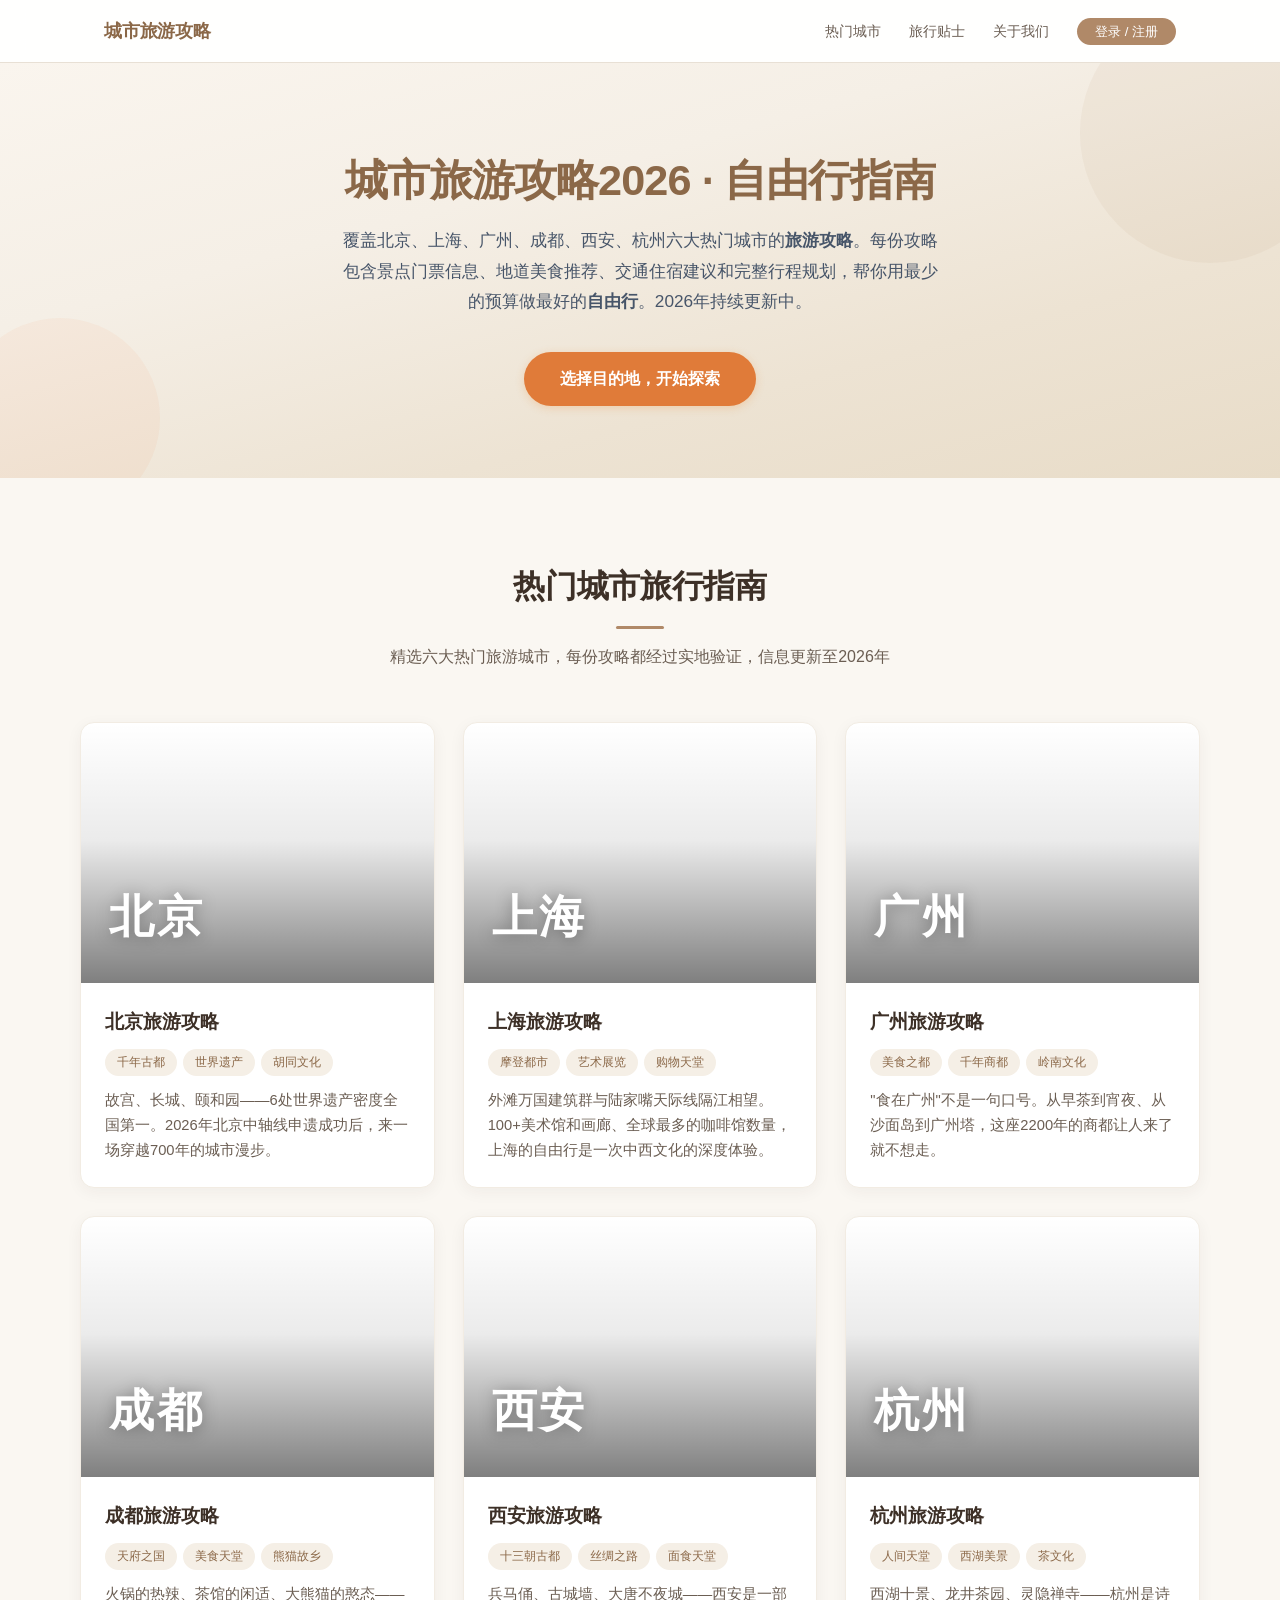
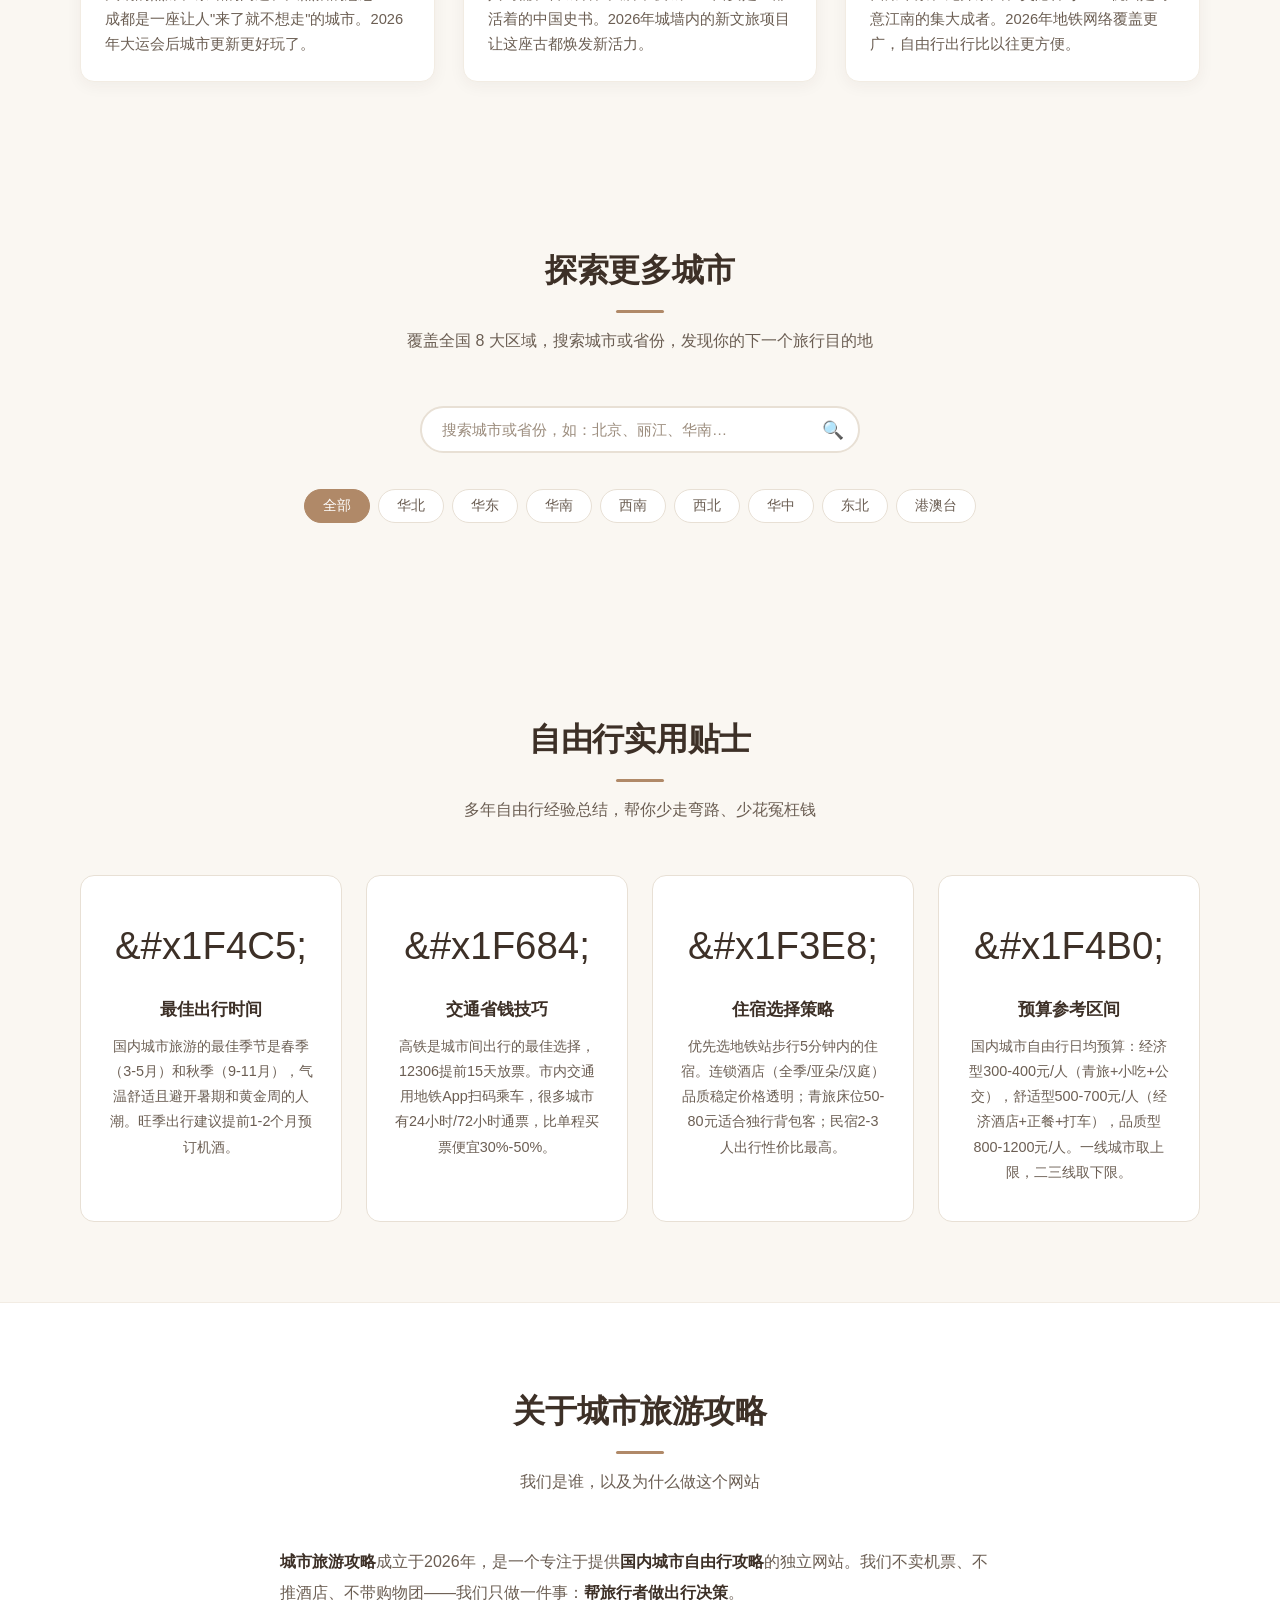
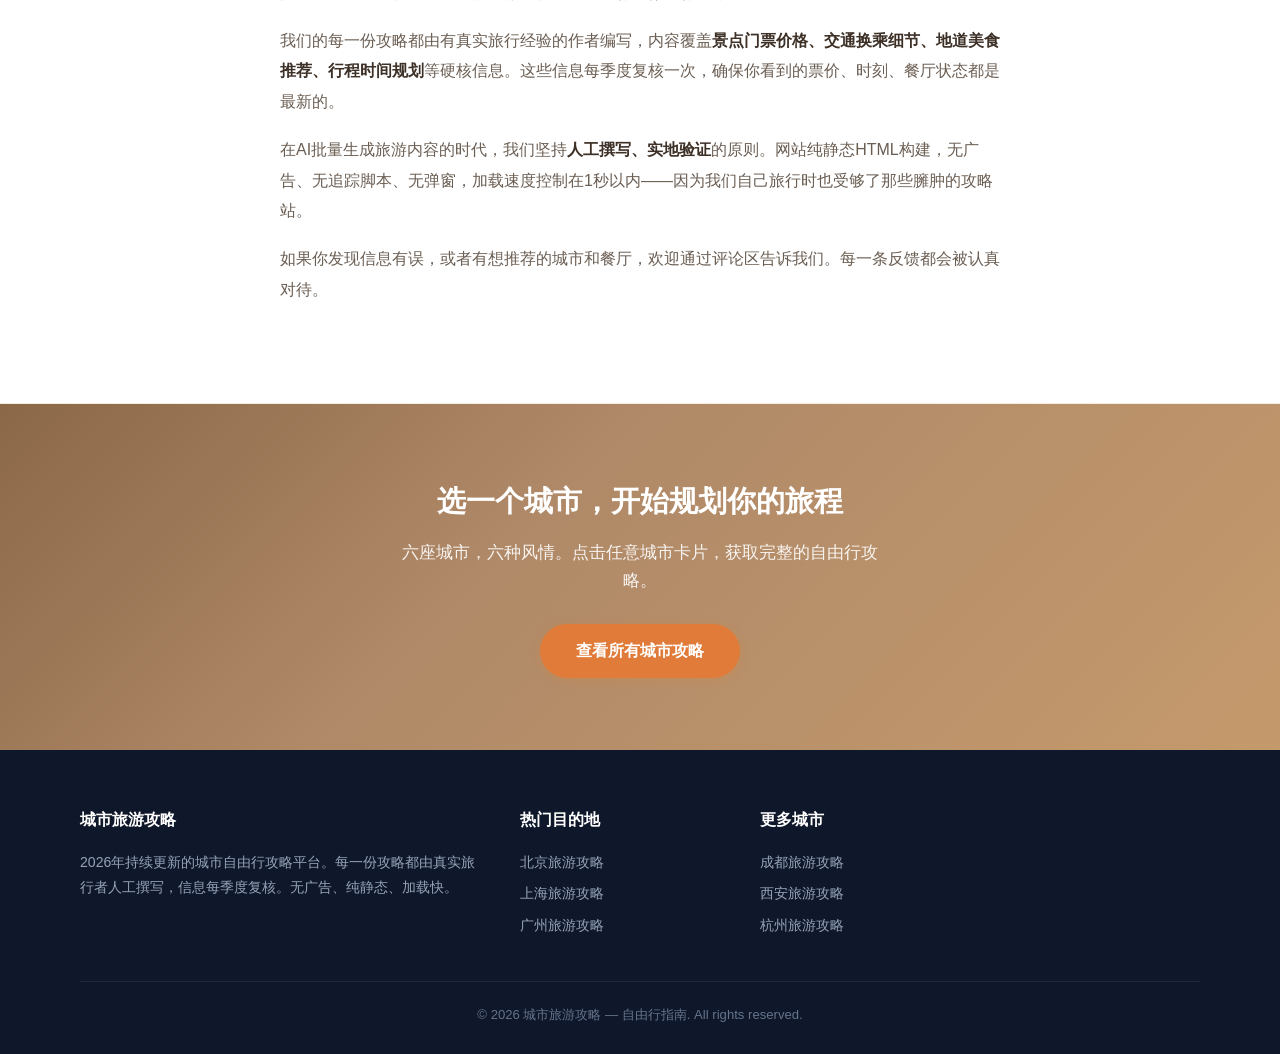
==== commit b9e311e0: "feat(travel-guide): redesign city pages with compact layout and improved styling Refactored all six " ====
--- a/travel-guide/index.html
+++ b/travel-guide/index.html
@@ -1,531 +1,11 @@
-<!DOCTYPE html>
-<html lang="zh-CN">
-<head>
-<meta charset="UTF-8">
-<meta name="viewport" content="width=device-width, initial-scale=1.0">
-<title>城市旅游攻略2026 | 热点城市自由行指南 — 让你的旅行更简单</title>
-<meta name="description" content="2026年最新城市旅游攻略，覆盖北京、上海、广州、成都、西安、杭州六大热门城市。提供自由行路线规划、景点推荐、美食攻略、交通住宿指南，让你的城市旅行省心省力。">
-<meta name="keywords" content="城市旅游,旅游攻略,自由行,城市旅游攻略,北京旅游攻略,上海旅游攻略,国内旅游推荐">
-<meta name="robots" content="index, follow">
-<link rel="canonical" href="https://travel-guide.example.com/">
-<link rel="stylesheet" href="css/style.css">
-
-<meta property="og:title" content="城市旅游攻略2026 | 热点城市自由行指南">
-<meta property="og:description" content="2026年最新城市旅游攻略，覆盖北京、上海、广州、成都、西安、杭州六大热门城市。自由行路线、景点、美食一网打尽。">
-<meta property="og:type" content="website">
-<meta property="og:url" content="https://travel-guide.example.com/">
-<meta property="og:locale" content="zh_CN">
-
-<meta name="twitter:card" content="summary_large_image">
-<meta name="twitter:title" content="城市旅游攻略2026 | 自由行指南">
-<meta name="twitter:description" content="2026年最新城市旅游攻略，覆盖六大热门城市，自由行路线、景点、美食一网打尽。">
-
-<script type="application/ld+json">
-{
-  "@context": "https://schema.org",
-  "@type": "WebSite",
-  "name": "城市旅游攻略",
-  "url": "https://travel-guide.example.com/",
-  "description": "2026年最新城市旅游攻略平台，覆盖国内六大热门城市的自由行指南、景点推荐、美食攻略和交通住宿信息。",
-  "inLanguage": "zh-CN",
-  "potentialAction": {
-    "@type": "SearchAction",
-    "target": "https://travel-guide.example.com/search?q={search_term_string}",
-    "query-input": "required name=search_term_string"
-  }
-}
-</script>
-
-<script type="application/ld+json">
-{
-  "@context": "https://schema.org",
-  "@type": "FAQPage",
-  "mainEntity": [
-    {
-      "@type": "Question",
-      "name": "2026年国内旅游去哪个城市比较好？",
-      "acceptedAnswer": {
-        "@type": "Answer",
-        "text": "推荐程度因人而异。喜欢历史文化去北京、西安；喜欢都市风情和购物选上海；喜欢美食和慢生活去成都；喜欢江南水乡和自然风光去杭州；喜欢海岛文艺氛围去厦门。2026年各城市的基础设施都很完善，自由行体验都很好。"
-      }
-    },
-    {
-      "@type": "Question",
-      "name": "自由行和跟团游哪个更划算？",
-      "acceptedAnswer": {
-        "@type": "Answer",
-        "text": "城市旅游自由行通常更划算。以3天北京游为例，自由行人均约1800元（经济酒店+公共交通+自选餐饮），同等标准跟团约2500元。自由行不仅费用更可控，而且不用进购物店、不用等人、可以按自己的节奏玩。"
-      }
-    },
-    {
-      "@type": "Question",
-      "name": "旅游攻略应该提前多久准备？",
-      "acceptedAnswer": {
-        "@type": "Answer",
-        "text": "提前2-4周制定旅游攻略是最佳窗口。行程天数、目的地选择、交通住宿预订是攻略的三大核心。旺季（春节、五一、国庆、暑假）建议提前1-2个月预订往返交通和住宿，淡季可以临期再定，价格反而更便宜。"
-      }
-    },
-    {
-      "@type": "Question",
-      "name": "第一次做自由行攻略从哪里开始？",
-      "acceptedAnswer": {
-        "@type": "Answer",
-        "text": "按以下顺序：第一步确定目的地和天数；第二步预订往返交通（高铁/机票）；第三步预订住宿（建议先订可免费取消的）；第四步规划每日行程路线（每天2-3个主景点，留有弹性时间）；第五步做美食清单（标记想吃的餐厅和必点菜）。"
-      }
-    },
-    {
-      "@type": "Question",
-      "name": "城市旅游一个人安全吗？",
-      "acceptedAnswer": {
-        "@type": "Answer",
-        "text": "国内城市旅游一个人出行非常安全。选择正规酒店或连锁青旅、晚间不去偏僻区域、不轻易相信路边拉客、贵重物品随身带。建议下载离线地图、开通手机定位分享给家人。大部分国内城市公共交通发达、夜间照明良好，凌晨还有人吃夜宵。"
-      }
-    }
-  ]
-}
-</script>
-</head>
-<body>
-
-<nav class="nav" aria-label="主导航">
-  <div class="nav-inner">
-    <a href="/" class="nav-logo">城市旅游攻略</a>
-    <ul class="nav-links">
-      <li><a href="#cities">热门城市</a></li>
-      <li><a href="#tips">旅行贴士</a></li>
-      <li><a href="#about">关于我们</a></li>
-    </ul>
-  </div>
-</nav>
-
-<header class="hero">
-  <div class="hero-inner">
-    <h1>城市旅游攻略2026 · 自由行指南</h1>
-    <p class="hero-subtitle">覆盖北京、上海、广州、成都、西安、杭州六大热门城市的<strong>旅游攻略</strong>。每份攻略包含景点门票信息、地道美食推荐、交通住宿建议和完整行程规划，帮你用最少的预算做最好的<strong>自由行</strong>。2026年持续更新中。</p>
-    <a href="#cities" class="btn-primary">选择目的地，开始探索</a>
-  </div>
-</header>
-
-<main>
-  <section class="section" id="cities" aria-labelledby="cities-heading">
-    <div class="section-inner">
-      <div class="section-header">
-        <h2 id="cities-heading">热门城市旅行指南</h2>
-        <p>精选六大热门旅游城市，每份攻略都经过实地验证，信息更新至2026年</p>
-      </div>
-      <div class="city-grid">
-        <article class="city-card">
-          <div class="city-card-img" style="background:linear-gradient(135deg, #991b1b, #dc2626);" aria-hidden="true">北京</div>
-          <div class="city-card-body">
-            <h3><a href="cities/beijing.html">北京旅游攻略</a></h3>
-            <div class="city-card-tags"><span>千年古都</span><span>世界遗产</span><span>胡同文化</span></div>
-            <p>故宫、长城、颐和园——6处世界遗产密度全国第一。2026年北京中轴线申遗成功后，来一场穿越700年的城市漫步。</p>
-          </div>
-        </article>
-        <article class="city-card">
-          <div class="city-card-img" style="background:linear-gradient(135deg, #1e40af, #3b82f6);" aria-hidden="true">上海</div>
-          <div class="city-card-body">
-            <h3><a href="cities/shanghai.html">上海旅游攻略</a></h3>
-            <div class="city-card-tags"><span>摩登都市</span><span>艺术展览</span><span>购物天堂</span></div>
-            <p>外滩万国建筑群与陆家嘴天际线隔江相望。100+美术馆和画廊、全球最多的咖啡馆数量，上海的自由行是一次中西文化的深度体验。</p>
-          </div>
-        </article>
-        <article class="city-card">
-          <div class="city-card-img" style="background:linear-gradient(135deg, #ca8a04, #eab308);" aria-hidden="true">广州</div>
-          <div class="city-card-body">
-            <h3><a href="cities/guangzhou.html">广州旅游攻略</a></h3>
-            <div class="city-card-tags"><span>美食之都</span><span>千年商都</span><span>岭南文化</span></div>
-            <p>"食在广州"不是一句口号。从早茶到宵夜、从沙面岛到广州塔，这座2200年的商都让人来了就不想走。</p>
-          </div>
-        </article>
-        <article class="city-card">
-          <div class="city-card-img" style="background:linear-gradient(135deg, #166534, #22c55e);" aria-hidden="true">成都</div>
-          <div class="city-card-body">
-            <h3><a href="cities/chengdu.html">成都旅游攻略</a></h3>
-            <div class="city-card-tags"><span>天府之国</span><span>美食天堂</span><span>熊猫故乡</span></div>
-            <p>火锅的热辣、茶馆的闲适、大熊猫的憨态——成都是一座让人"来了就不想走"的城市。2026年大运会后城市更新更好玩了。</p>
-          </div>
-        </article>
-        <article class="city-card">
-          <div class="city-card-img" style="background:linear-gradient(135deg, #92400e, #d97706);" aria-hidden="true">西安</div>
-          <div class="city-card-body">
-            <h3><a href="cities/xian.html">西安旅游攻略</a></h3>
-            <div class="city-card-tags"><span>十三朝古都</span><span>丝绸之路</span><span>面食天堂</span></div>
-            <p>兵马俑、古城墙、大唐不夜城——西安是一部活着的中国史书。2026年城墙内的新文旅项目让这座古都焕发新活力。</p>
-          </div>
-        </article>
-        <article class="city-card">
-          <div class="city-card-img" style="background:linear-gradient(135deg, #0d9488, #14b8a6);" aria-hidden="true">杭州</div>
-          <div class="city-card-body">
-            <h3><a href="cities/hangzhou.html">杭州旅游攻略</a></h3>
-            <div class="city-card-tags"><span>人间天堂</span><span>西湖美景</span><span>茶文化</span></div>
-            <p>西湖十景、龙井茶园、灵隐禅寺——杭州是诗意江南的集大成者。2026年地铁网络覆盖更广，自由行出行比以往更方便。</p>
-          </div>
-        </article>
-      </div>
-    </div>
-  </section>
-
-  <section class="section" id="all-cities" aria-labelledby="all-cities-heading">
-    <div class="section-inner">
-      <div class="section-header">
-        <h2 id="all-cities-heading">探索更多城市</h2>
-        <p>覆盖全国 8 大区域近 100 座城市，6 座城市免费开放，其余订阅后解锁完整攻略</p>
-      </div>
-      <div class="search-wrapper">
-        <input type="text" class="search-input" id="city-search" placeholder="搜索城市名称，如：北京、成都、丽江…" oninput="filterCities(this.value)" aria-label="搜索城市">
-        <span class="search-icon" aria-hidden="true">🔍</span>
-      </div>
-      <div class="all-cities-grid" id="all-cities-grid"></div>
-    </div>
-  </section>
-
-  <section class="section" id="tips" aria-labelledby="tips-heading">
-    <div class="section-inner">
-      <div class="section-header">
-        <h2 id="tips-heading">自由行实用贴士</h2>
-        <p>多年自由行经验总结，帮你少走弯路、少花冤枉钱</p>
-      </div>
-      <div class="tips-grid">
-        <div class="tip-card">
-          <span class="tip-icon" aria-hidden="true">📅</span>
-          <h3>最佳出行时间</h3>
-          <p>国内城市旅游的最佳季节是春季（3-5月）和秋季（9-11月），气温舒适且避开暑期和黄金周的人潮。旺季出行建议提前1-2个月预订机酒。</p>
-        </div>
-        <div class="tip-card">
-          <span class="tip-icon" aria-hidden="true">🚄</span>
-          <h3>交通省钱技巧</h3>
-          <p>高铁是城市间出行的最佳选择，12306提前15天放票。市内交通用地铁App扫码乘车，很多城市有24小时/72小时通票，比单程买票便宜30%-50%。</p>
-        </div>
-        <div class="tip-card">
-          <span class="tip-icon" aria-hidden="true">🏨</span>
-          <h3>住宿选择策略</h3>
-          <p>优先选地铁站步行5分钟内的住宿。连锁酒店（全季/亚朵/汉庭）品质稳定价格透明；青旅床位50-80元适合独行背包客；民宿2-3人出行性价比最高。</p>
-        </div>
-        <div class="tip-card">
-          <span class="tip-icon" aria-hidden="true">💰</span>
-          <h3>预算参考区间</h3>
-          <p>国内城市自由行日均预算：经济型300-400元/人（青旅+小吃+公交），舒适型500-700元/人（经济酒店+正餐+打车），品质型800-1200元/人。一线城市取上限，二三线取下限。</p>
-        </div>
-      </div>
-    </div>
-  </section>
-
-  <section class="section about" id="about" aria-labelledby="about-heading">
-    <div class="section-inner">
-      <div class="section-header">
-        <h2 id="about-heading">关于城市旅游攻略</h2>
-        <p>我们是谁，以及为什么做这个网站</p>
-      </div>
-      <div class="about-content">
-        <p><strong>城市旅游攻略</strong>成立于2026年，是一个专注于提供<strong>国内城市自由行攻略</strong>的独立网站。我们不卖机票、不推酒店、不带购物团——我们只做一件事：<strong>帮旅行者做出行决策</strong>。</p>
-        <p>我们的每一份攻略都由有真实旅行经验的作者编写，内容覆盖<strong>景点门票价格、交通换乘细节、地道美食推荐、行程时间规划</strong>等硬核信息。这些信息每季度复核一次，确保你看到的票价、时刻、餐厅状态都是最新的。</p>
-        <p>在AI批量生成旅游内容的时代，我们坚持<strong>人工撰写、实地验证</strong>的原则。网站纯静态HTML构建，无广告、无追踪脚本、无弹窗，加载速度控制在1秒以内——因为我们自己旅行时也受够了那些臃肿的攻略站。</p>
-        <p>如果你发现信息有误，或者有想推荐的城市和餐厅，欢迎通过评论区告诉我们。每一条反馈都会被认真对待。</p>
-      </div>
-    </div>
-  </section>
-
-  <section class="section" id="pricing" aria-labelledby="pricing-heading" style="background:var(--white);">
-    <div class="section-inner">
-      <div class="section-header">
-        <h2 id="pricing-heading">解锁全部城市攻略</h2>
-        <p>免费浏览 6 座精选城市，付费订阅解锁全国近 100 座城市的完整自由行攻略</p>
-      </div>
-      <div class="pricing-grid">
-        <div class="pricing-card" onclick="showPricingModal('monthly')" role="button" tabindex="0" aria-label="月付方案 ¥19每月" onkeydown="if(event.key==='Enter') showPricingModal('monthly')">
-          <div class="pricing-name">月度通行</div>
-          <div class="pricing-price">¥19<small>/月</small></div>
-          <div class="pricing-desc">按月订阅，随时可取消</div>
-          <ul class="pricing-features">
-            <li>解锁全部城市攻略</li>
-            <li>含景点/美食/交通/住宿</li>
-            <li>每月新增城市更新</li>
-            <li>离线阅读支持</li>
-          </ul>
-        </div>
-        <div class="pricing-card featured" onclick="showPricingModal('yearly')" role="button" tabindex="0" aria-label="年度方案 ¥99每年 推荐" onkeydown="if(event.key==='Enter') showPricingModal('yearly')">
-          <div class="pricing-popular">最多人选择</div>
-          <div class="pricing-name">年度通行</div>
-          <div class="pricing-price">¥99<small>/年</small></div>
-          <div class="pricing-desc">每天不到 ¥0.28，最划算的选择</div>
-          <ul class="pricing-features">
-            <li>月度通行全部权益</li>
-            <li>专属行程定制工具</li>
-            <li>提前解锁新上线城市</li>
-            <li>PDF 攻略打包下载</li>
-          </ul>
-        </div>
-        <div class="pricing-card" onclick="showPricingModal('lifetime')" role="button" tabindex="0" aria-label="终身方案 ¥299一次性" onkeydown="if(event.key==='Enter') showPricingModal('lifetime')">
-          <div class="pricing-name">终身通行</div>
-          <div class="pricing-price">¥299<small>/终身</small></div>
-          <div class="pricing-desc">一次付费，永久使用</div>
-          <ul class="pricing-features">
-            <li>年度通行全部权益</li>
-            <li>终身免费更新升级</li>
-            <li>1v1 旅行规划咨询（3次）</li>
-            <li>专属社群 + 城市活动邀请</li>
-          </ul>
-        </div>
-      </div>
-    </div>
-  </section>
-
-  <section class="cta-band">
-    <h2>选一个城市，开始规划你的旅程</h2>
-    <p>六座城市，六种风情。点击任意城市卡片，获取完整的自由行攻略。</p>
-    <a href="#cities" class="btn-primary">查看所有城市攻略</a>
-  </section>
-</main>
-
-<footer class="footer">
-  <div class="footer-inner">
-    <div class="footer-col">
-      <h3>城市旅游攻略</h3>
-      <p style="font-size:0.88rem;line-height:1.8;">2026年持续更新的城市自由行攻略平台。每一份攻略都由真实旅行者人工撰写，信息每季度复核。无广告、纯静态、加载快。</p>
-    </div>
-    <div class="footer-col">
-      <h3>热门目的地</h3>
-      <ul>
-        <li><a href="cities/beijing.html">北京旅游攻略</a></li>
-        <li><a href="cities/shanghai.html">上海旅游攻略</a></li>
-        <li><a href="cities/guangzhou.html">广州旅游攻略</a></li>
-      </ul>
-    </div>
-    <div class="footer-col">
-      <h3>更多城市</h3>
-      <ul>
-        <li><a href="cities/chengdu.html">成都旅游攻略</a></li>
-        <li><a href="cities/xian.html">西安旅游攻略</a></li>
-        <li><a href="cities/hangzhou.html">杭州旅游攻略</a></li>
-      </ul>
-    </div>
-    <div class="footer-col">
-      <h3>关于本站</h3>
-      <ul>
-        <li><a href="#about">关于我们</a></li>
-        <li><a href="sitemap.xml">网站地图</a></li>
-      </ul>
-    </div>
-  </div>
-  <div class="footer-bottom">
-    <p>&copy; 2026 城市旅游攻略 — 自由行指南. All rights reserved.</p>
-  </div>
-</footer>
-
-<!-- Pricing / Locked City Modal -->
-<div class="modal-overlay" id="modal-overlay" onclick="closeModal(event)">
-  <div class="modal-dialog" role="dialog" aria-modal="true" aria-labelledby="modal-title" onclick="event.stopPropagation()">
-    <div class="modal-icon" id="modal-icon">🔓</div>
-    <div class="modal-title" id="modal-title"></div>
-    <div class="modal-body" id="modal-body"></div>
-    <div class="modal-price" id="modal-price"></div>
-    <button class="btn-primary" onclick="confirmPurchase()" id="modal-confirm-btn">确认订阅</button>
-    <button class="btn-primary-outline" onclick="closeModal()" style="margin-top:12px;">稍后再说</button>
-  </div>
-</div>
-
-<script>
-/* ===== City Data ===== */
-const UNLOCKED_SLUGS = ['beijing','shanghai','guangzhou','chengdu','xian','hangzhou'];
-const UNLOCKED_TAGS = {
-  beijing: ['千年古都','世界遗产'], shanghai: ['摩登都市','艺术展览'],
-  guangzhou: ['美食之都','千年商都'], chengdu: ['天府之国','美食天堂'],
-  xian: ['十三朝古都','丝绸之路'], hangzhou: ['人间天堂','西湖美景']
-};
-const PROVINCE_NAMES = {
-  huabei:'华北', huadong:'华东', huanan:'华南', xinan:'西南',
-  xibei:'西北', huazhong:'华中', dongbei:'东北', gangaotai:'港澳台'
-};
-
-const cities = [
-  {name:'北京',province:'huabei',unlocked:true,slug:'beijing'},
-  {name:'天津',province:'huabei',unlocked:false},
-  {name:'石家庄',province:'huabei',unlocked:false},
-  {name:'太原',province:'huabei',unlocked:false},
-  {name:'呼和浩特',province:'huabei',unlocked:false},
-  {name:'秦皇岛',province:'huabei',unlocked:false},
-  {name:'大同',province:'huabei',unlocked:false},
-  {name:'承德',province:'huabei',unlocked:false},
-  {name:'唐山',province:'huabei',unlocked:false},
-  {name:'保定',province:'huabei',unlocked:false},
-  {name:'鄂尔多斯',province:'huabei',unlocked:false},
-  {name:'邯郸',province:'huabei',unlocked:false},
-  {name:'上海',province:'huadong',unlocked:true,slug:'shanghai'},
-  {name:'杭州',province:'huadong',unlocked:true,slug:'hangzhou'},
-  {name:'南京',province:'huadong',unlocked:false},
-  {name:'苏州',province:'huadong',unlocked:false},
-  {name:'宁波',province:'huadong',unlocked:false},
-  {name:'厦门',province:'huadong',unlocked:false},
-  {name:'青岛',province:'huadong',unlocked:false},
-  {name:'济南',province:'huadong',unlocked:false},
-  {name:'合肥',province:'huadong',unlocked:false},
-  {name:'无锡',province:'huadong',unlocked:false},
-  {name:'温州',province:'huadong',unlocked:false},
-  {name:'福州',province:'huadong',unlocked:false},
-  {name:'泉州',province:'huadong',unlocked:false},
-  {name:'南昌',province:'huadong',unlocked:false},
-  {name:'徐州',province:'huadong',unlocked:false},
-  {name:'广州',province:'huanan',unlocked:true,slug:'guangzhou'},
-  {name:'深圳',province:'huanan',unlocked:false},
-  {name:'珠海',province:'huanan',unlocked:false},
-  {name:'佛山',province:'huanan',unlocked:false},
-  {name:'东莞',province:'huanan',unlocked:false},
-  {name:'海口',province:'huanan',unlocked:false},
-  {name:'三亚',province:'huanan',unlocked:false},
-  {name:'桂林',province:'huanan',unlocked:false},
-  {name:'南宁',province:'huanan',unlocked:false},
-  {name:'北海',province:'huanan',unlocked:false},
-  {name:'惠州',province:'huanan',unlocked:false},
-  {name:'成都',province:'xinan',unlocked:true,slug:'chengdu'},
-  {name:'重庆',province:'xinan',unlocked:false},
-  {name:'昆明',province:'xinan',unlocked:false},
-  {name:'贵阳',province:'xinan',unlocked:false},
-  {name:'拉萨',province:'xinan',unlocked:false},
-  {name:'大理',province:'xinan',unlocked:false},
-  {name:'丽江',province:'xinan',unlocked:false},
-  {name:'西双版纳',province:'xinan',unlocked:false},
-  {name:'遵义',province:'xinan',unlocked:false},
-  {name:'西安',province:'xibei',unlocked:true,slug:'xian'},
-  {name:'兰州',province:'xibei',unlocked:false},
-  {name:'西宁',province:'xibei',unlocked:false},
-  {name:'银川',province:'xibei',unlocked:false},
-  {name:'乌鲁木齐',province:'xibei',unlocked:false},
-  {name:'敦煌',province:'xibei',unlocked:false},
-  {name:'喀什',province:'xibei',unlocked:false},
-  {name:'延安',province:'xibei',unlocked:false},
-  {name:'武汉',province:'huazhong',unlocked:false},
-  {name:'长沙',province:'huazhong',unlocked:false},
-  {name:'郑州',province:'huazhong',unlocked:false},
-  {name:'洛阳',province:'huazhong',unlocked:false},
-  {name:'开封',province:'huazhong',unlocked:false},
-  {name:'张家界',province:'huazhong',unlocked:false},
-  {name:'岳阳',province:'huazhong',unlocked:false},
-  {name:'襄阳',province:'huazhong',unlocked:false},
-  {name:'哈尔滨',province:'dongbei',unlocked:false},
-  {name:'长春',province:'dongbei',unlocked:false},
-  {name:'沈阳',province:'dongbei',unlocked:false},
-  {name:'大连',province:'dongbei',unlocked:false},
-  {name:'吉林市',province:'dongbei',unlocked:false},
-  {name:'延边',province:'dongbei',unlocked:false},
-  {name:'丹东',province:'dongbei',unlocked:false},
-  {name:'齐齐哈尔',province:'dongbei',unlocked:false},
-  {name:'香港',province:'gangaotai',unlocked:false},
-  {name:'澳门',province:'gangaotai',unlocked:false},
-  {name:'台北',province:'gangaotai',unlocked:false},
-  {name:'高雄',province:'gangaotai',unlocked:false},
-  {name:'台中',province:'gangaotai',unlocked:false},
-  {name:'花莲',province:'gangaotai',unlocked:false},
-  {name:'垦丁',province:'gangaotai',unlocked:false}
-];
-
-const PRICING = {
-  monthly:  { name:'月度通行', price:'¥19/月', icon:'📅', desc:'每月 ¥19，随时可取消。适合想先体验全部城市攻略的新用户，30 天无理由退款保障。' },
-  yearly:   { name:'年度通行', price:'¥99/年', icon:'⭐', desc:'每天不到 ¥0.28，是最多旅行者选择的方案。解锁全部城市 + 专属行程定制工具 + PDF 打包下载。' },
-  lifetime: { name:'终身通行', price:'¥299/终身', icon:'🏆', desc:'一次付费永久使用，终身免费更新。额外赠送 3 次 1v1 旅行规划咨询 + 专属社群资格。' }
-};
-
-let selectedPlan = null;
-
-/* ===== Build City Card ===== */
-function buildCityCard(c) {
-  if (c.unlocked) {
-    return '<div class="all-city-card unlocked" onclick="location.href=\'cities/' + c.slug + '.html\'" role="link" tabindex="0" aria-label="' + c.name + ' — 免费攻略">'
-      + '<span class="city-card-icon">✓</span>'
-      + '<div><div class="city-card-name">' + c.name + '</div>'
-      + '<div class="city-card-meta">' + (UNLOCKED_TAGS[c.slug] || ['免费攻略']).join(' · ') + '</div></div>'
-      + '<span class="city-card-badge badge-unlocked">已解锁</span></div>';
-  }
-  return '<div class="all-city-card locked" onclick="handleLockedCity(\'' + c.name + '\')" role="button" tabindex="0" aria-label="' + c.name + ' — 付费解锁" onkeydown="if(event.key===\'Enter\') handleLockedCity(\'' + c.name + '\')">'
-    + '<span class="city-card-icon">🔒</span>'
-    + '<div><div class="city-card-name">' + c.name + '</div>'
-    + '<div class="city-card-meta">付费解锁完整攻略</div></div>'
-    + '<span class="city-card-badge badge-locked">付费</span></div>';
-}
-
-/* ===== Render Cities ===== */
-function renderCities() {
-  const grid = document.getElementById('all-cities-grid');
-  grid.innerHTML = cities.map(buildCityCard).join('');
-}
-
-function renderFiltered(filtered, query) {
-  const grid = document.getElementById('all-cities-grid');
-  if (filtered.length === 0) {
-    grid.innerHTML = '<div class="search-empty">没有找到匹配 "' + (query || '') + '" 的城市，换个关键词试试</div>';
-    return;
-  }
-  grid.innerHTML = filtered.map(buildCityCard).join('');
-}
-
-/* ===== Filter Cities ===== */
-function filterCities(query) {
-  const q = (query || '').trim().toLowerCase();
-  if (!q) { renderCities(); return; }
-  const filtered = cities.filter(function(c) {
-    return c.name.indexOf(q) !== -1 || c.province.indexOf(q) !== -1 || (PROVINCE_NAMES[c.province] || '').indexOf(q) !== -1;
-  });
-  renderFiltered(filtered, q);
-}
-
-/* ===== Modal ===== */
-function showPricingModal(plan) {
-  selectedPlan = plan;
-  const p = PRICING[plan];
-  document.getElementById('modal-icon').textContent = p.icon;
-  document.getElementById('modal-title').textContent = p.name;
-  document.getElementById('modal-body').textContent = p.desc;
-  document.getElementById('modal-price').textContent = p.price;
-  document.getElementById('modal-confirm-btn').textContent = '订阅 ' + p.name;
-  document.getElementById('modal-overlay').classList.add('active');
-  document.body.style.overflow = 'hidden';
-}
-
-function handleLockedCity(cityName) {
-  selectedPlan = null;
-  document.getElementById('modal-icon').textContent = '🔒';
-  document.getElementById('modal-title').textContent = cityName + ' — 付费内容';
-  document.getElementById('modal-body').textContent = cityName + '的完整旅游攻略需要付费订阅后解锁。订阅后可查看景点门票、美食推荐、行程规划、交通住宿等全部攻略内容。已有 6 座城市免费开放，欢迎先体验。';
-  document.getElementById('modal-price').textContent = '';
-  document.getElementById('modal-confirm-btn').textContent = '查看订阅方案';
-  document.getElementById('modal-overlay').classList.add('active');
-  document.body.style.overflow = 'hidden';
-}
-
-function confirmPurchase() {
-  closeModal();
-  if (selectedPlan) {
-    const p = PRICING[selectedPlan];
-    showToast('✓ 已订阅 ' + p.name + '（' + p.price + '）— 模拟购买成功，全部城市已解锁');
-  } else {
-    document.getElementById('pricing').scrollIntoView({behavior:'smooth'});
-  }
-}
-
-function closeModal(e) {
-  if (e && e.target !== document.getElementById('modal-overlay')) return;
-  document.getElementById('modal-overlay').classList.remove('active');
-  document.body.style.overflow = '';
-  selectedPlan = null;
-}
-
-/* ===== Toast ===== */
-function showToast(msg) {
-  const t = document.createElement('div');
-  t.className = 'toast';
-  t.textContent = msg;
-  document.body.appendChild(t);
-  setTimeout(function() { if (t.parentNode) t.parentNode.removeChild(t); }, 2600);
-}
-
-/* ===== Init ===== */
-renderCities();
-
-/* ===== Keyboard ===== */
-document.addEventListener('keydown', function(e) {
-  if (e.key === 'Escape') { closeModal(); }
-});
-</script>
-
-</body>
-</html>
+<!doctype html><html lang=zh-CN><head><meta name=generator content="Hugo 0.145.0"><meta charset=UTF-8><meta name=viewport content="width=device-width,initial-scale=1"><title>城市旅游攻略2026</title>
+<meta name=description content="2026年最新城市旅游攻略，覆盖北京、上海、广州、成都、西安、杭州六大热门城市。提供自由行路线规划、景点推荐、美食攻略、交通住宿指南。"><meta name=keywords content><meta name=robots content="index, follow"><link rel=canonical href=http://10.100.1.124:8888/><link rel=stylesheet href=css/style.css><meta property="og:title" content="城市旅游攻略2026"><meta property="og:description" content="2026年最新城市旅游攻略，覆盖北京、上海、广州、成都、西安、杭州六大热门城市。提供自由行路线规划、景点推荐、美食攻略、交通住宿指南。"><meta property="og:type" content="website"><meta property="og:url" content="http://10.100.1.124:8888/"><meta property="og:locale" content="zh_CN"><meta property="og:image" content="http://10.100.1.124:8888/images/cities/.jpg"><meta property="og:image:width" content="1200"><meta property="og:image:height" content="630"><meta name=twitter:card content="summary_large_image"><meta name=twitter:title content="城市旅游攻略2026"><meta name=twitter:description content="2026年最新城市旅游攻略，覆盖北京、上海、广州、成都、西安、杭州六大热门城市。提供自由行路线规划、景点推荐、美食攻略、交通住宿指南。"><meta name=twitter:image content="http://10.100.1.124:8888/images/cities/.jpg"><script type=application/ld+json>{"@context":"https://schema.org","@type":"WebSite","name":"城市旅游攻略","url":"https://travel-guide.example.com/","description":"2026年最新城市旅游攻略平台，覆盖国内六大热门城市的自由行指南、景点推荐、美食攻略和交通住宿信息。","inLanguage":"zh-CN","potentialAction":{"@type":"SearchAction","target":"https://travel-guide.example.com/search?q={search_term_string}","query-input":"required name=search_term_string"}}</script><script type=application/ld+json>{"@context":"https://schema.org","@type":"FAQPage","mainEntity":[{"@type":"Question","name":"2026年国内旅游去哪个城市比较好？","acceptedAnswer":{"@type":"Answer","text":"推荐程度因人而异。喜欢历史文化去北京、西安；喜欢都市风情和购物选上海；喜欢美食和慢生活去成都；喜欢江南水乡和自然风光去杭州；喜欢海岛文艺氛围去厦门。2026年各城市的基础设施都很完善，自由行体验都很好。"}},{"@type":"Question","name":"自由行和跟团游哪个更划算？","acceptedAnswer":{"@type":"Answer","text":"城市旅游自由行通常更划算。以3天北京游为例，自由行人均约1800元（经济酒店+公共交通+自选餐饮），同等标准跟团约2500元。自由行不仅费用更可控，而且不用进购物店、不用等人、可以按自己的节奏玩。"}},{"@type":"Question","name":"旅游攻略应该提前多久准备？","acceptedAnswer":{"@type":"Answer","text":"提前2-4周制定旅游攻略是最佳窗口。行程天数、目的地选择、交通住宿预订是攻略的三大核心。旺季（春节、五一、国庆、暑假）建议提前1-2个月预订往返交通和住宿，淡季可以临期再定，价格反而更便宜。"}},{"@type":"Question","name":"第一次做自由行攻略从哪里开始？","acceptedAnswer":{"@type":"Answer","text":"按以下顺序：第一步确定目的地和天数；第二步预订往返交通（高铁/机票）；第三步预订住宿（建议先订可免费取消的）；第四步规划每日行程路线（每天2-3个主景点，留有弹性时间）；第五步做美食清单（标记想吃的餐厅和必点菜）。"}},{"@type":"Question","name":"城市旅游一个人安全吗？","acceptedAnswer":{"@type":"Answer","text":"国内城市旅游一个人出行非常安全。选择正规酒店或连锁青旅、晚间不去偏僻区域、不轻易相信路边拉客、贵重物品随身带。建议下载离线地图、开通手机定位分享给家人。大部分国内城市公共交通发达、夜间照明良好，凌晨还有人吃夜宵。"}}]}</script></head><body><nav class=nav aria-label=主导航><div class=nav-inner><a href=/ class=nav-logo>城市旅游攻略</a><ul class=nav-links><li><a href=/#cities>热门城市</a></li><li><a href=/#tips>旅行贴士</a></li><li><a href=/#about>关于我们</a></li><li><a href=/login.html class=nav-login-btn>登录 / 注册</a></li></ul></div></nav><header class=hero><div class=hero-inner><h1>城市旅游攻略2026 · 自由行指南</h1><p class=hero-subtitle>覆盖北京、上海、广州、成都、西安、杭州六大热门城市的<strong>旅游攻略</strong>。每份攻略包含景点门票信息、地道美食推荐、交通住宿建议和完整行程规划，帮你用最少的预算做最好的<strong>自由行</strong>。2026年持续更新中。</p><a href=#cities class=btn-primary>选择目的地，开始探索</a></div></header><main><section class=section id=cities aria-labelledby=cities-heading><div class=section-inner><div class=section-header><h2 id=cities-heading>热门城市旅行指南</h2><p>精选六大热门旅游城市，每份攻略都经过实地验证，信息更新至2026年</p></div><div class=city-grid><article class=city-card onclick='location.href="/cities/beijing.html"' role=link tabindex=0 aria-label=北京旅游攻略 onkeydown='event.key==="Enter"&&(location.href="/cities/beijing.html")'><div class=city-card-img style=background-image:url(/images/cities/beijing.jpg)><span class=city-card-name-overlay>北京</span></div><div class=city-card-body><h3><a href=/cities/beijing.html>北京旅游攻略</a></h3><div class=city-card-tags><span>千年古都</span><span>世界遗产</span><span>胡同文化</span></div><p>故宫、长城、颐和园——6处世界遗产密度全国第一。2026年北京中轴线申遗成功后，来一场穿越700年的城市漫步。</p></div></article><article class=city-card onclick='location.href="/cities/shanghai.html"' role=link tabindex=0 aria-label=上海旅游攻略 onkeydown='event.key==="Enter"&&(location.href="/cities/shanghai.html")'><div class=city-card-img style=background-image:url(/images/cities/shanghai.jpg)><span class=city-card-name-overlay>上海</span></div><div class=city-card-body><h3><a href=/cities/shanghai.html>上海旅游攻略</a></h3><div class=city-card-tags><span>摩登都市</span><span>艺术展览</span><span>购物天堂</span></div><p>外滩万国建筑群与陆家嘴天际线隔江相望。100+美术馆和画廊、全球最多的咖啡馆数量，上海的自由行是一次中西文化的深度体验。</p></div></article><article class=city-card onclick='location.href="/cities/guangzhou.html"' role=link tabindex=0 aria-label=广州旅游攻略 onkeydown='event.key==="Enter"&&(location.href="/cities/guangzhou.html")'><div class=city-card-img style=background-image:url(/images/cities/guangzhou.jpg)><span class=city-card-name-overlay>广州</span></div><div class=city-card-body><h3><a href=/cities/guangzhou.html>广州旅游攻略</a></h3><div class=city-card-tags><span>美食之都</span><span>千年商都</span><span>岭南文化</span></div><p>"食在广州"不是一句口号。从早茶到宵夜、从沙面岛到广州塔，这座2200年的商都让人来了就不想走。</p></div></article><article class=city-card onclick='location.href="/cities/chengdu.html"' role=link tabindex=0 aria-label=成都旅游攻略 onkeydown='event.key==="Enter"&&(location.href="/cities/chengdu.html")'><div class=city-card-img style=background-image:url(/images/cities/chengdu.jpg)><span class=city-card-name-overlay>成都</span></div><div class=city-card-body><h3><a href=/cities/chengdu.html>成都旅游攻略</a></h3><div class=city-card-tags><span>天府之国</span><span>美食天堂</span><span>熊猫故乡</span></div><p>火锅的热辣、茶馆的闲适、大熊猫的憨态——成都是一座让人"来了就不想走"的城市。2026年大运会后城市更新更好玩了。</p></div></article><article class=city-card onclick='location.href="/cities/xian.html"' role=link tabindex=0 aria-label=西安旅游攻略 onkeydown='event.key==="Enter"&&(location.href="/cities/xian.html")'><div class=city-card-img style=background-image:url(/images/cities/xian.jpg)><span class=city-card-name-overlay>西安</span></div><div class=city-card-body><h3><a href=/cities/xian.html>西安旅游攻略</a></h3><div class=city-card-tags><span>十三朝古都</span><span>丝绸之路</span><span>面食天堂</span></div><p>兵马俑、古城墙、大唐不夜城——西安是一部活着的中国史书。2026年城墙内的新文旅项目让这座古都焕发新活力。</p></div></article><article class=city-card onclick='location.href="/cities/hangzhou.html"' role=link tabindex=0 aria-label=杭州旅游攻略 onkeydown='event.key==="Enter"&&(location.href="/cities/hangzhou.html")'><div class=city-card-img style=background-image:url(/images/cities/hangzhou.jpg)><span class=city-card-name-overlay>杭州</span></div><div class=city-card-body><h3><a href=/cities/hangzhou.html>杭州旅游攻略</a></h3><div class=city-card-tags><span>人间天堂</span><span>西湖美景</span><span>茶文化</span></div><p>西湖十景、龙井茶园、灵隐禅寺——杭州是诗意江南的集大成者。2026年地铁网络覆盖更广，自由行出行比以往更方便。</p></div></article></div></div></section><section class=section id=all-cities aria-labelledby=all-cities-heading><div class=section-inner><div class=section-header><h2 id=all-cities-heading>探索更多城市</h2><p>覆盖全国 8 大区域，搜索城市或省份，发现你的下一个旅行目的地</p></div><div class=search-wrapper id=search-wrapper><input type=text class=search-input id=city-search placeholder=搜索城市或省份，如：北京、丽江、华南… oninput=filterDropdown() onfocus=showDropdown() aria-label=搜索城市 autocomplete=off>
+<span class=search-icon aria-hidden=true>&#x1F50D;</span><div class=search-dropdown id=search-dropdown></div></div><div class=province-chips id=province-chips><button class="province-chip active" data-province onclick='switchProvince("")'>全部</button>
+<button class=province-chip data-province=huabei onclick='switchProvince("huabei")'>华北</button>
+<button class=province-chip data-province=huadong onclick='switchProvince("huadong")'>华东</button>
+<button class=province-chip data-province=huanan onclick='switchProvince("huanan")'>华南</button>
+<button class=province-chip data-province=xinan onclick='switchProvince("xinan")'>西南</button>
+<button class=province-chip data-province=xibei onclick='switchProvince("xibei")'>西北</button>
+<button class=province-chip data-province=huazhong onclick='switchProvince("huazhong")'>华中</button>
+<button class=province-chip data-province=dongbei onclick='switchProvince("dongbei")'>东北</button>
+<button class=province-chip data-province=gangaotai onclick='switchProvince("gangaotai")'>港澳台</button></div></div></section><section class=section id=tips aria-labelledby=tips-heading><div class=section-inner><div class=section-header><h2 id=tips-heading>自由行实用贴士</h2><p>多年自由行经验总结，帮你少走弯路、少花冤枉钱</p></div><div class=tips-grid><div class=tip-card><span class=tip-icon aria-hidden=true>&amp;#x1F4C5;</span><h3>最佳出行时间</h3><p>国内城市旅游的最佳季节是春季（3-5月）和秋季（9-11月），气温舒适且避开暑期和黄金周的人潮。旺季出行建议提前1-2个月预订机酒。</p></div><div class=tip-card><span class=tip-icon aria-hidden=true>&amp;#x1F684;</span><h3>交通省钱技巧</h3><p>高铁是城市间出行的最佳选择，12306提前15天放票。市内交通用地铁App扫码乘车，很多城市有24小时/72小时通票，比单程买票便宜30%-50%。</p></div><div class=tip-card><span class=tip-icon aria-hidden=true>&amp;#x1F3E8;</span><h3>住宿选择策略</h3><p>优先选地铁站步行5分钟内的住宿。连锁酒店（全季/亚朵/汉庭）品质稳定价格透明；青旅床位50-80元适合独行背包客；民宿2-3人出行性价比最高。</p></div><div class=tip-card><span class=tip-icon aria-hidden=true>&amp;#x1F4B0;</span><h3>预算参考区间</h3><p>国内城市自由行日均预算：经济型300-400元/人（青旅+小吃+公交），舒适型500-700元/人（经济酒店+正餐+打车），品质型800-1200元/人。一线城市取上限，二三线取下限。</p></div></div></div></section><section class="section about" id=about aria-labelledby=about-heading><div class=section-inner><div class=section-header><h2 id=about-heading>关于城市旅游攻略</h2><p>我们是谁，以及为什么做这个网站</p></div><div class=about-content><p><strong>城市旅游攻略</strong>成立于2026年，是一个专注于提供<strong>国内城市自由行攻略</strong>的独立网站。我们不卖机票、不推酒店、不带购物团——我们只做一件事：<strong>帮旅行者做出行决策</strong>。</p><p>我们的每一份攻略都由有真实旅行经验的作者编写，内容覆盖<strong>景点门票价格、交通换乘细节、地道美食推荐、行程时间规划</strong>等硬核信息。这些信息每季度复核一次，确保你看到的票价、时刻、餐厅状态都是最新的。</p><p>在AI批量生成旅游内容的时代，我们坚持<strong>人工撰写、实地验证</strong>的原则。网站纯静态HTML构建，无广告、无追踪脚本、无弹窗，加载速度控制在1秒以内——因为我们自己旅行时也受够了那些臃肿的攻略站。</p><p>如果你发现信息有误，或者有想推荐的城市和餐厅，欢迎通过评论区告诉我们。每一条反馈都会被认真对待。</p></div></div></section><section class=cta-band><h2>选一个城市，开始规划你的旅程</h2><p>六座城市，六种风情。点击任意城市卡片，获取完整的自由行攻略。</p><a href=#cities class=btn-primary>查看所有城市攻略</a></section></main><script>const PROVINCE_NAMES={huabei:"华北",huadong:"华东",huanan:"华南",xinan:"西南",xibei:"西北",huazhong:"华中",dongbei:"东北",gangaotai:"港澳台"},cities=[{name:"北京",province:"huabei",unlocked:!0,slug:"beijing"},{name:"天津",province:"huabei"},{name:"石家庄",province:"huabei"},{name:"太原",province:"huabei"},{name:"呼和浩特",province:"huabei"},{name:"秦皇岛",province:"huabei"},{name:"大同",province:"huabei"},{name:"承德",province:"huabei"},{name:"唐山",province:"huabei"},{name:"保定",province:"huabei"},{name:"鄂尔多斯",province:"huabei"},{name:"邯郸",province:"huabei"},{name:"上海",province:"huadong",unlocked:!0,slug:"shanghai"},{name:"杭州",province:"huadong",unlocked:!0,slug:"hangzhou"},{name:"南京",province:"huadong"},{name:"苏州",province:"huadong"},{name:"宁波",province:"huadong"},{name:"厦门",province:"huadong"},{name:"青岛",province:"huadong"},{name:"济南",province:"huadong"},{name:"合肥",province:"huadong"},{name:"无锡",province:"huadong"},{name:"温州",province:"huadong"},{name:"福州",province:"huadong"},{name:"泉州",province:"huadong"},{name:"南昌",province:"huadong"},{name:"徐州",province:"huadong"},{name:"广州",province:"huanan",unlocked:!0,slug:"guangzhou"},{name:"深圳",province:"huanan"},{name:"珠海",province:"huanan"},{name:"佛山",province:"huanan"},{name:"东莞",province:"huanan"},{name:"海口",province:"huanan"},{name:"三亚",province:"huanan"},{name:"桂林",province:"huanan"},{name:"南宁",province:"huanan"},{name:"北海",province:"huanan"},{name:"惠州",province:"huanan"},{name:"成都",province:"xinan",unlocked:!0,slug:"chengdu"},{name:"重庆",province:"xinan"},{name:"昆明",province:"xinan"},{name:"贵阳",province:"xinan"},{name:"拉萨",province:"xinan"},{name:"大理",province:"xinan"},{name:"丽江",province:"xinan"},{name:"西双版纳",province:"xinan"},{name:"遵义",province:"xinan"},{name:"西安",province:"xibei",unlocked:!0,slug:"xian"},{name:"兰州",province:"xibei"},{name:"西宁",province:"xibei"},{name:"银川",province:"xibei"},{name:"乌鲁木齐",province:"xibei"},{name:"敦煌",province:"xibei"},{name:"喀什",province:"xibei"},{name:"延安",province:"xibei"},{name:"武汉",province:"huazhong"},{name:"长沙",province:"huazhong"},{name:"郑州",province:"huazhong"},{name:"洛阳",province:"huazhong"},{name:"开封",province:"huazhong"},{name:"张家界",province:"huazhong"},{name:"岳阳",province:"huazhong"},{name:"襄阳",province:"huazhong"},{name:"哈尔滨",province:"dongbei"},{name:"长春",province:"dongbei"},{name:"沈阳",province:"dongbei"},{name:"大连",province:"dongbei"},{name:"吉林市",province:"dongbei"},{name:"延边",province:"dongbei"},{name:"丹东",province:"dongbei"},{name:"齐齐哈尔",province:"dongbei"},{name:"香港",province:"gangaotai"},{name:"澳门",province:"gangaotai"},{name:"台北",province:"gangaotai"},{name:"高雄",province:"gangaotai"},{name:"台中",province:"gangaotai"},{name:"花莲",province:"gangaotai"},{name:"垦丁",province:"gangaotai"}];let activeProvince=null;function getFilteredCities(){var t,e=cities;return activeProvince&&(e=e.filter(function(e){return e.province===activeProvince})),t=(document.getElementById("city-search").value||"").trim().toLowerCase(),t&&(e=e.filter(function(e){return e.name.indexOf(t)!==-1||e.province.indexOf(t)!==-1||(PROVINCE_NAMES[e.province]||"").indexOf(t)!==-1})),e}function showDropdown(){var e=document.getElementById("search-dropdown"),t=getFilteredCities();t.length===0?e.innerHTML='<div class="search-dropdown-empty">没有匹配的城市，换个关键词试试</div>':e.innerHTML=t.map(function(e){var t=e.unlocked?"/cities/"+e.slug+"/":"/coming-soon/";return`<div class="search-dropdown-item" onclick="location.href='`+t+`'" role="link" tabindex="0" aria-label="`+e.name+'"><span class="sdi-name">'+e.name+'</span><span class="sdi-province">'+(PROVINCE_NAMES[e.province]||"")+"</span></div>"}).join(""),e.classList.add("active")}function filterDropdown(){showDropdown()}function hideDropdown(){document.getElementById("search-dropdown").classList.remove("active")}function switchProvince(e){activeProvince=activeProvince===e?null:e,document.getElementById("city-search").value="",document.querySelectorAll(".province-chip").forEach(function(e){e.classList.toggle("active",e.dataset.province===activeProvince)}),showDropdown()}document.addEventListener("click",function(e){document.getElementById("search-wrapper").contains(e.target)||hideDropdown()}),document.addEventListener("keydown",function(e){e.key==="Escape"&&hideDropdown()})</script><footer class=footer><div class=footer-inner><div class=footer-col><h3>城市旅游攻略</h3><p style=font-size:.88rem;line-height:1.8>2026年持续更新的城市自由行攻略平台。每一份攻略都由真实旅行者人工撰写，信息每季度复核。无广告、纯静态、加载快。</p></div><div class=footer-col><h3>热门目的地</h3><ul><li><a href=/cities/beijing.html>北京旅游攻略</a></li><li><a href=/cities/shanghai.html>上海旅游攻略</a></li><li><a href=/cities/guangzhou.html>广州旅游攻略</a></li></ul></div><div class=footer-col><h3>更多城市</h3><ul><li><a href=/cities/chengdu.html>成都旅游攻略</a></li><li><a href=/cities/xian.html>西安旅游攻略</a></li><li><a href=/cities/hangzhou.html>杭州旅游攻略</a></li></ul></div></div><div class=footer-bottom><p>&copy; 2026 城市旅游攻略 — 自由行指南. All rights reserved.</p></div></footer></body></html>
